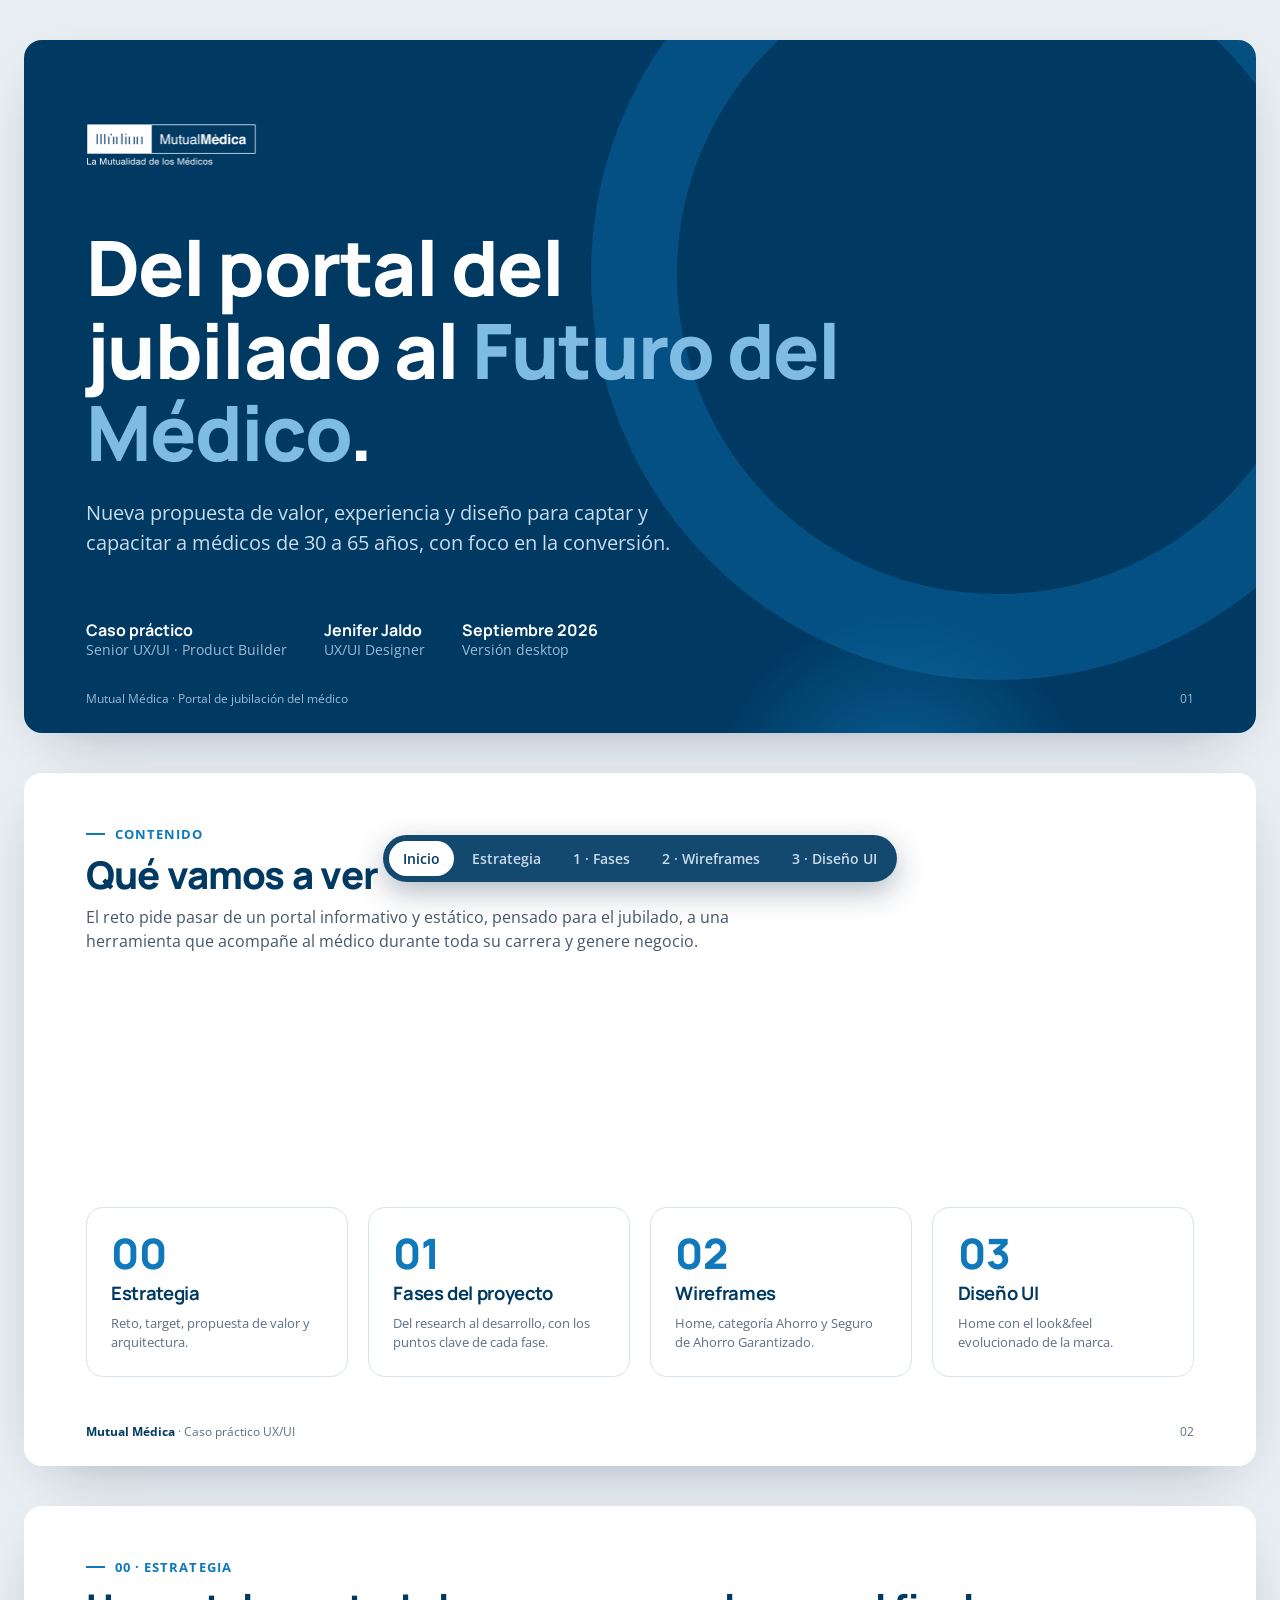
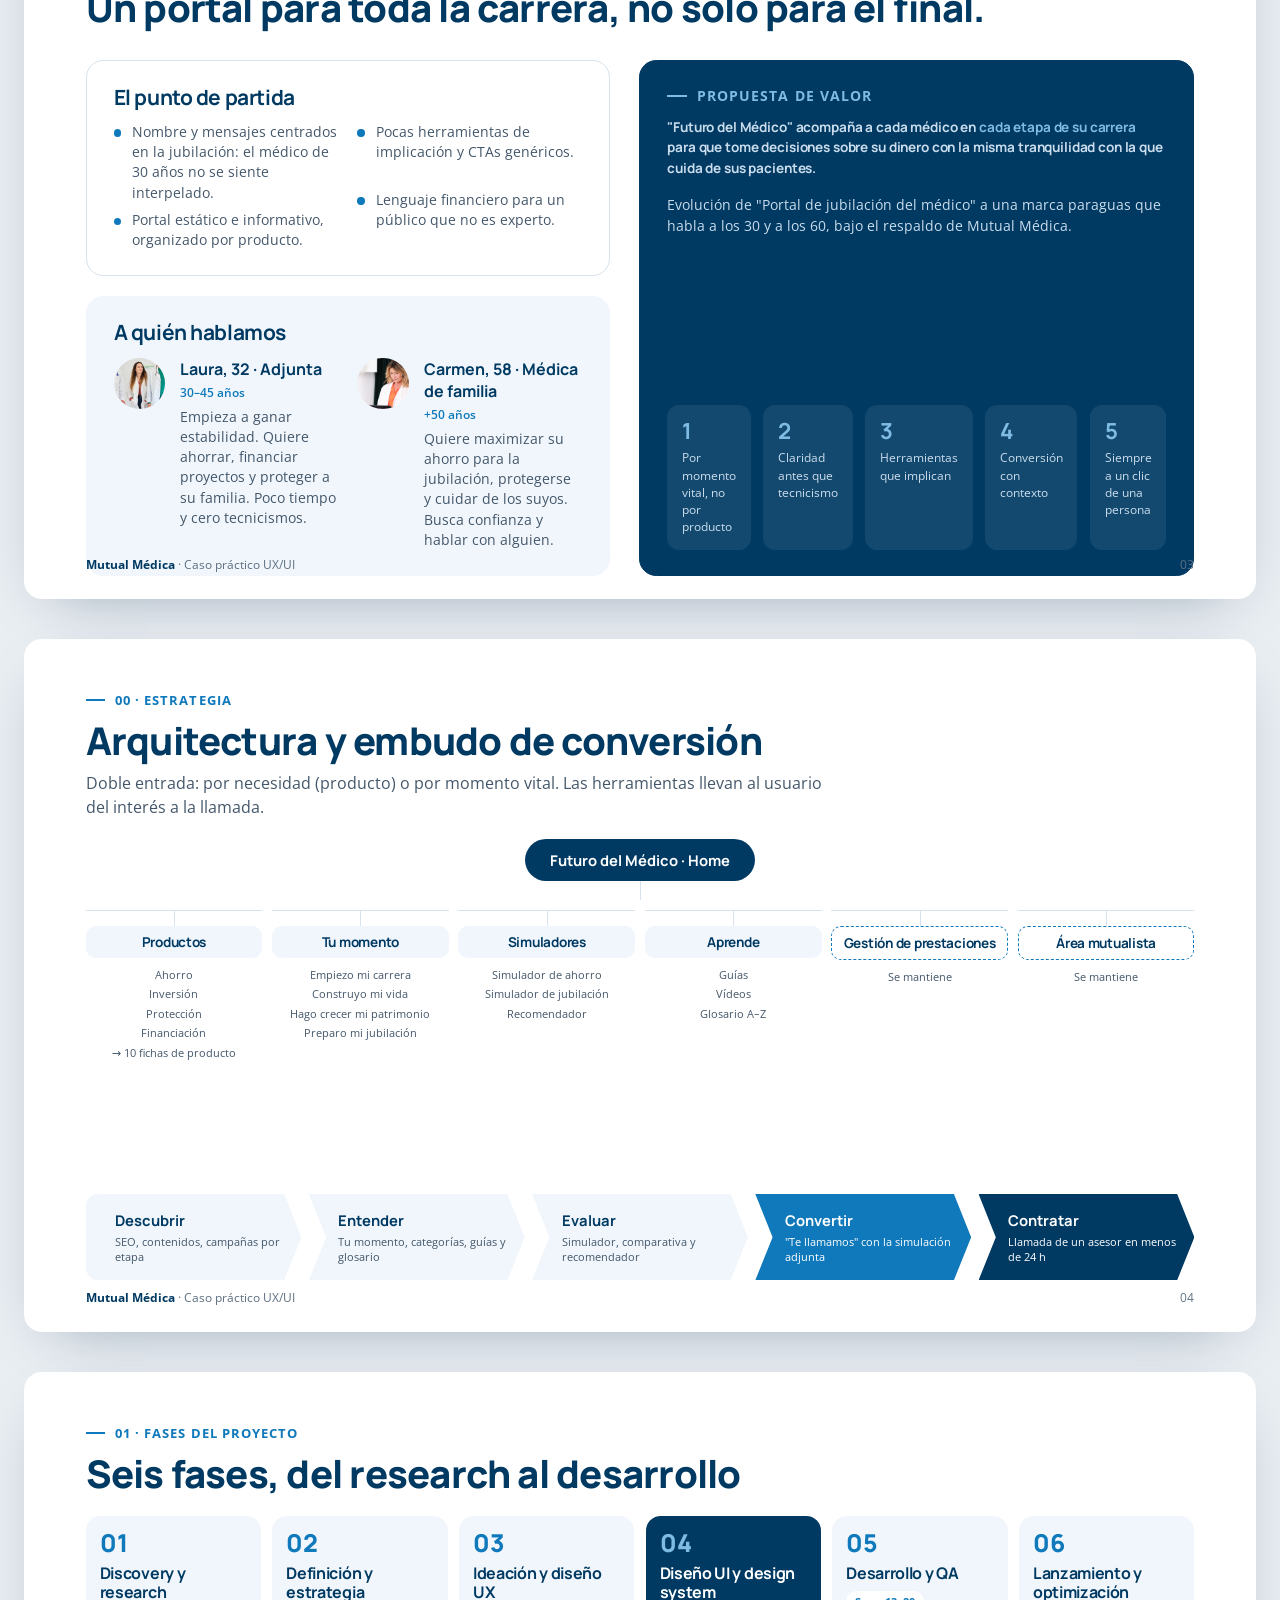
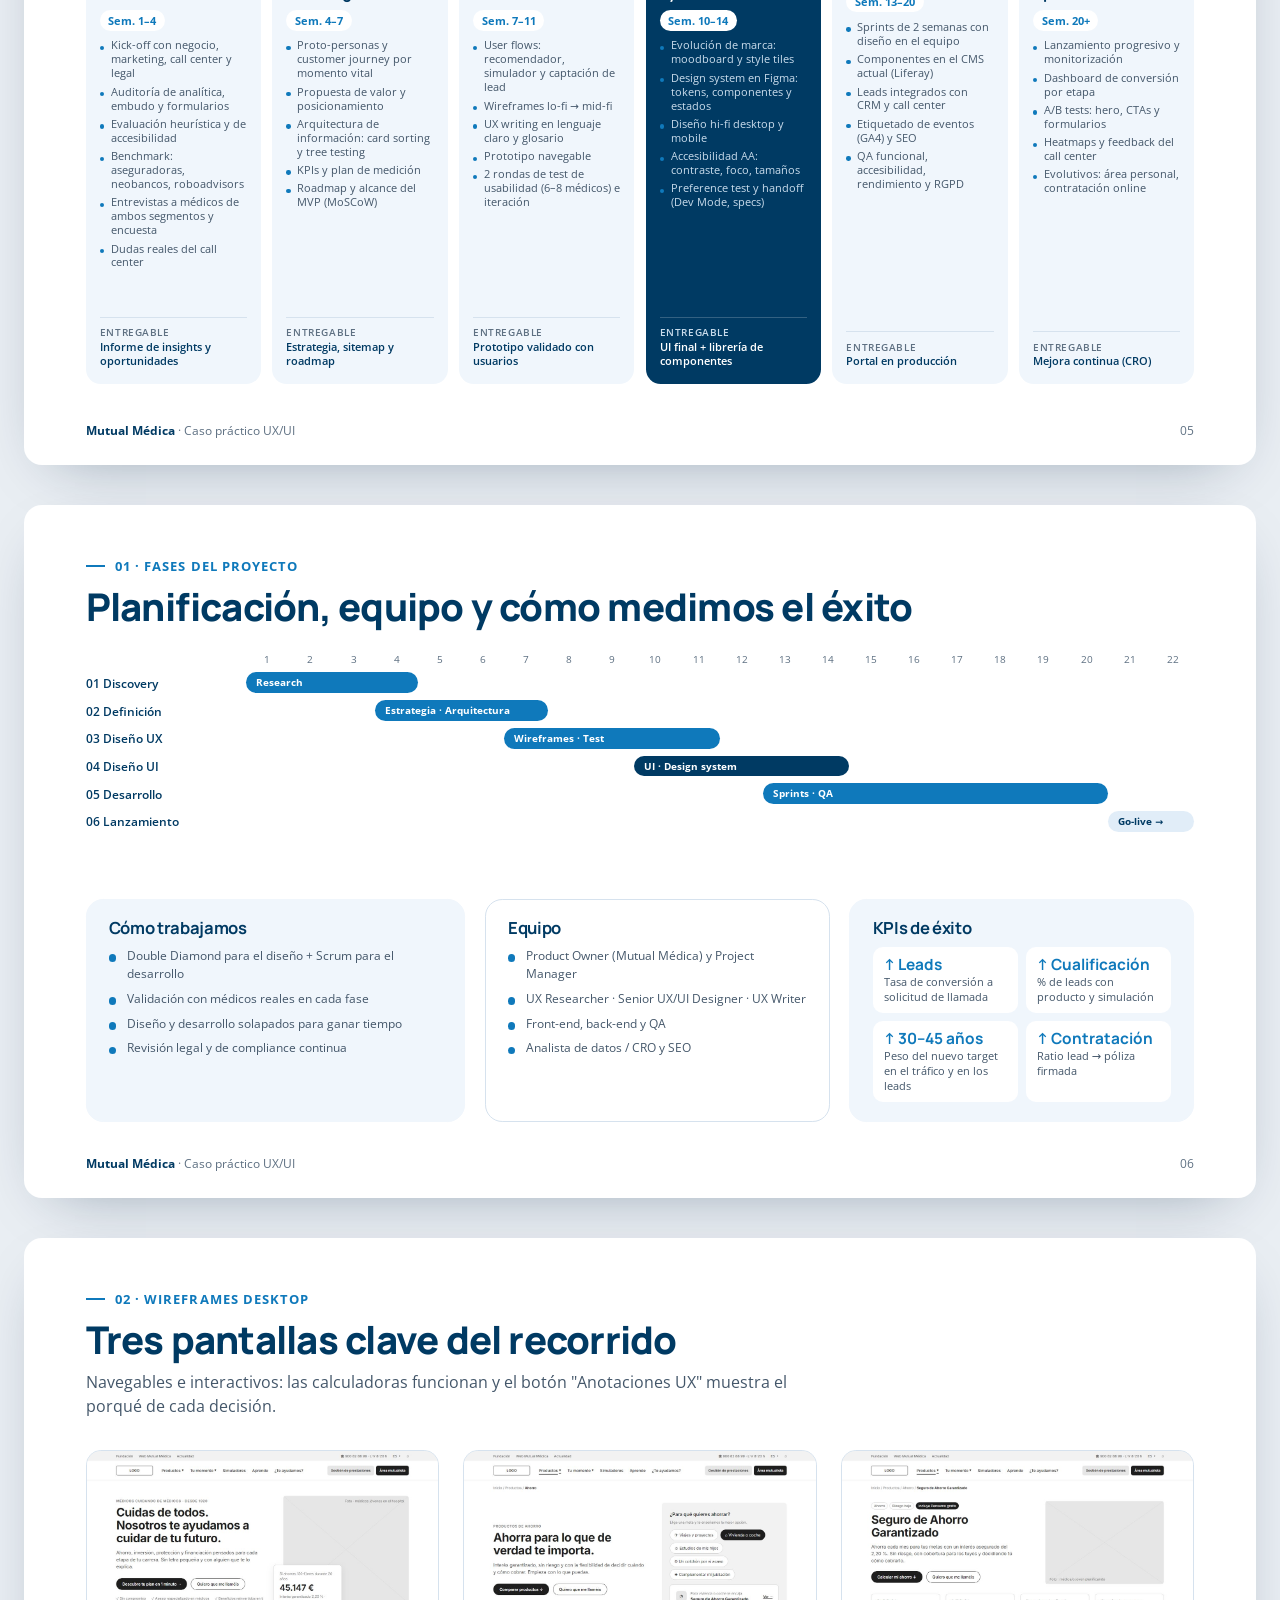
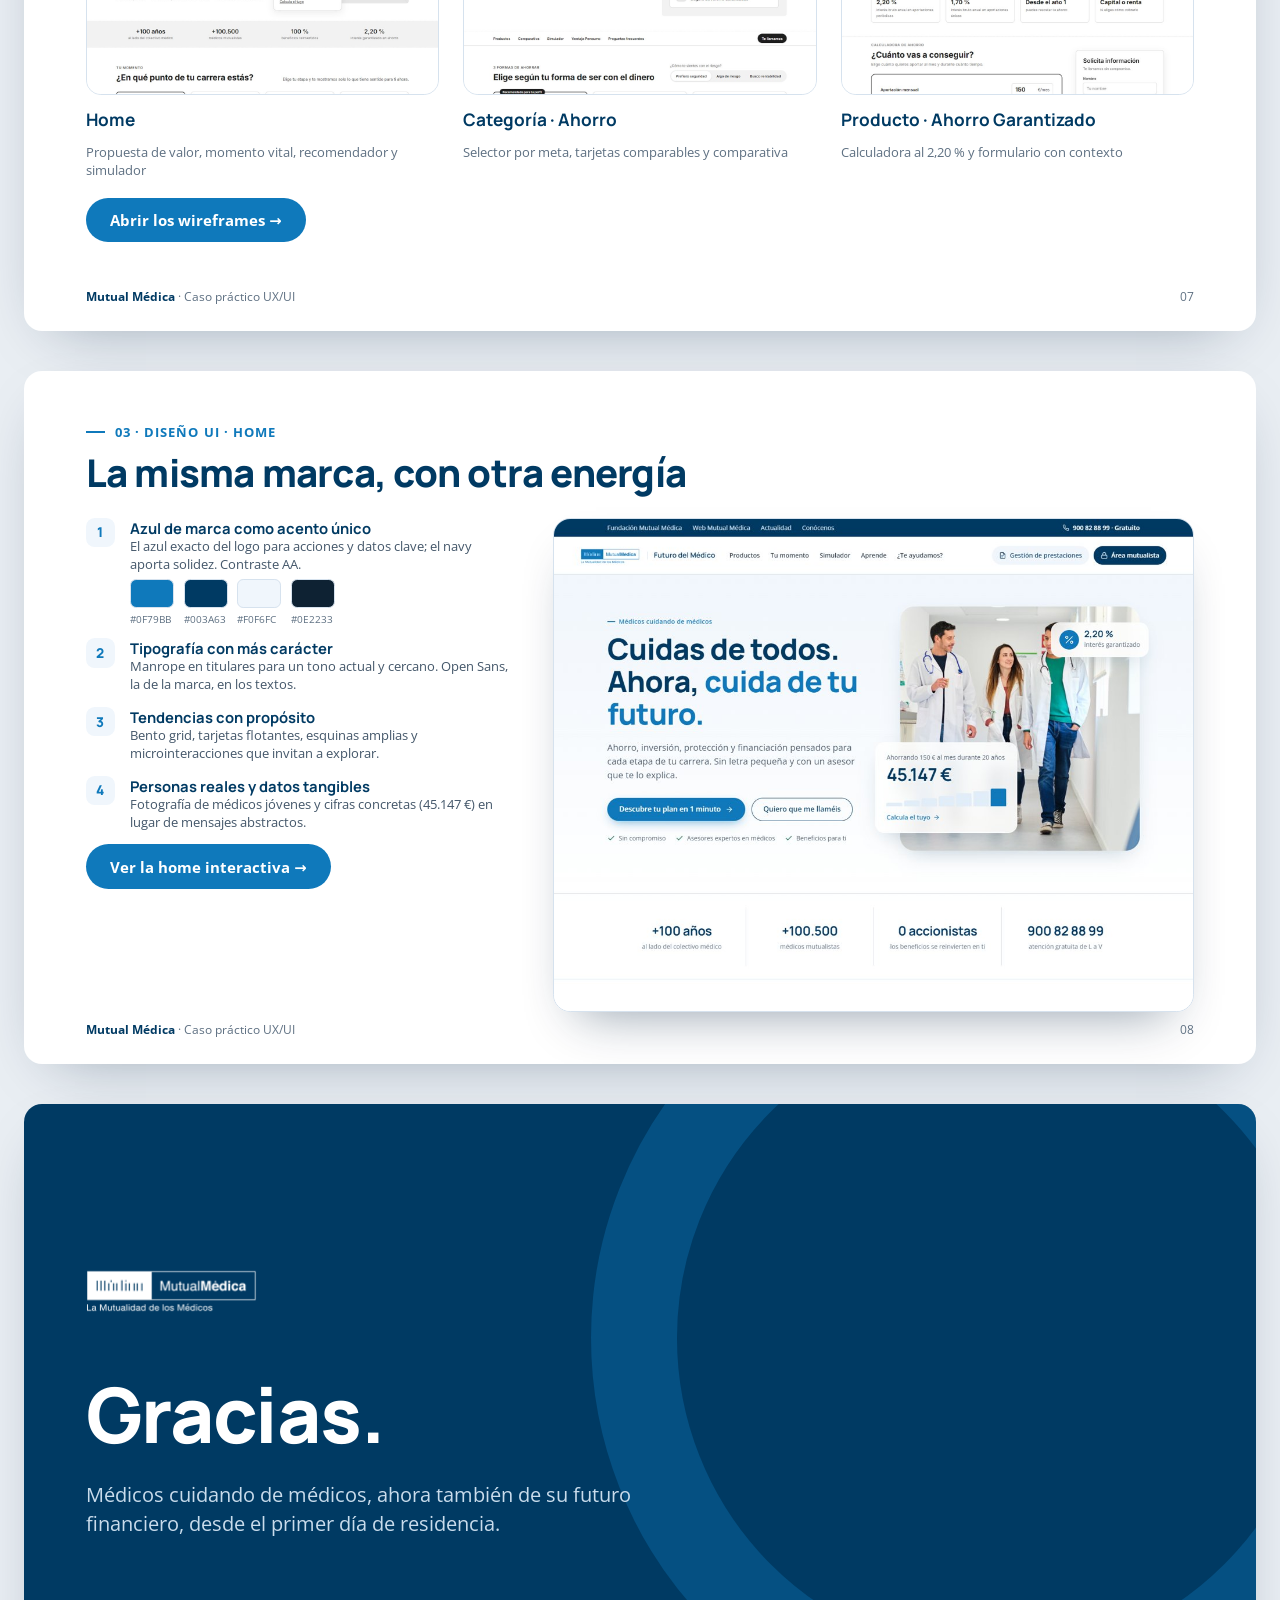
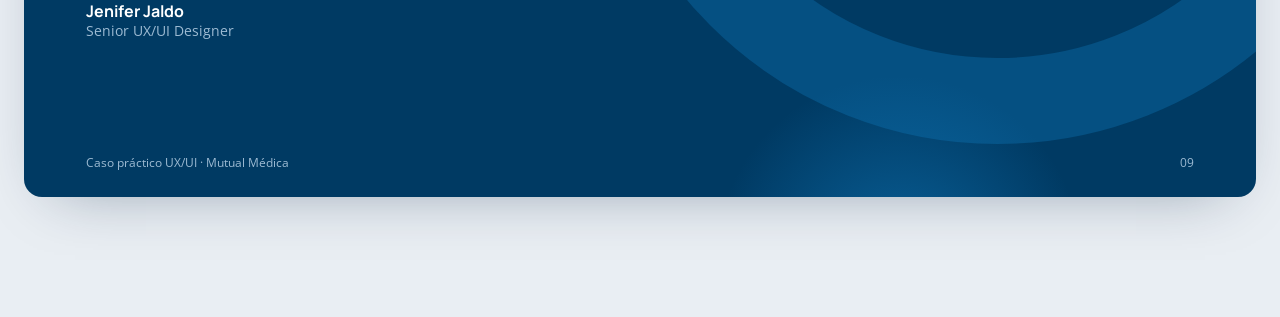
==== index.html @ 7ee533cd "Caso práctico UX/UI Mutual Médica: estrategia, fases, wireframes y UI home" ====
<!DOCTYPE html>
<html lang="es">
<head>
<meta charset="utf-8">
<meta name="viewport" content="width=device-width, initial-scale=1">
<meta name="robots" content="noindex, nofollow">
<title>Caso práctico UX/UI · Mutual Médica · Jenifer Jaldo</title>
<meta name="description" content="Rediseño del portal de jubilación del médico de Mutual Médica: fases, estrategia, wireframes y diseño UI.">
<link rel="preconnect" href="https://fonts.googleapis.com">
<link rel="preconnect" href="https://fonts.gstatic.com" crossorigin>
<link href="https://fonts.googleapis.com/css2?family=Open+Sans:wght@400;500;600;700&family=Manrope:wght@500;600;700;800&display=swap" rel="stylesheet">
<style>
:root{
  --accent:#0F79BB; --navy:#003A63; --ink:#0E2233; --ink-2:#44576A; --ink-3:#5E7082;
  --sky:#F0F6FC; --sky-2:#E1EDF8; --line:#D6E2EE; --bg:#E9EEF3;
  --head:"Manrope",system-ui,sans-serif; --body:"Open Sans",system-ui,sans-serif;
}
*{box-sizing:border-box;margin:0;padding:0}
html{scroll-behavior:smooth;scroll-snap-type:y proximity}
body{font-family:var(--body);color:var(--ink);background:var(--bg);-webkit-font-smoothing:antialiased}
a{color:inherit;text-decoration:none}

/* navegación de la presentación */
.dock{position:fixed;left:50%;bottom:18px;transform:translateX(-50%);z-index:20;display:flex;gap:4px;padding:6px;border-radius:999px;background:rgba(0,58,99,.92);backdrop-filter:blur(10px);box-shadow:0 10px 30px rgba(0,30,60,.3);font-size:14px}
.dock a{padding:8px 14px;border-radius:999px;color:#C9DCEC;font-weight:600;white-space:nowrap}
.dock a:hover,.dock a.on{background:#fff;color:var(--navy)}

/* diapositiva 16:9 escalable (unidades cqw) */
.deck{display:flex;flex-direction:column;align-items:center;gap:40px;padding:40px 24px 120px}
.slide{width:min(1400px,100%);aspect-ratio:16/9;background:#fff;border-radius:18px;box-shadow:0 20px 60px -30px rgba(0,30,60,.4);container-type:inline-size;position:relative;overflow:hidden;scroll-snap-align:center}
.s{position:absolute;inset:0;padding:4.2cqw 5cqw;display:flex;flex-direction:column}
.s h1,.s h2,.s h3,.s h4{font-family:var(--head);color:var(--navy);letter-spacing:-.02em;line-height:1.08}
.kicker{font-size:1.05cqw;font-weight:700;color:var(--accent);letter-spacing:.08em;text-transform:uppercase;margin-bottom:.9cqw;display:flex;align-items:center;gap:.8cqw}
.kicker::before{content:"";width:1.6cqw;height:.16cqw;background:currentColor}
.s h2{font-size:3.1cqw;font-weight:800}
.sub{font-size:1.3cqw;color:var(--ink-2);margin-top:.8cqw;max-width:60cqw;line-height:1.5}
.foot{position:absolute;left:5cqw;right:5cqw;bottom:2.2cqw;display:flex;justify-content:space-between;font-size:.95cqw;color:var(--ink-3)}
.foot b{color:var(--navy)}

/* portada */
.cover{background:var(--navy);color:#fff}
.cover .s{justify-content:center}
.cover::before{content:"";position:absolute;right:-12cqw;top:-14cqw;width:52cqw;height:52cqw;border-radius:50%;border:7cqw solid rgba(15,121,187,.35)}
.cover::after{content:"";position:absolute;right:14cqw;bottom:-20cqw;width:30cqw;height:30cqw;border-radius:50%;background:radial-gradient(circle,rgba(15,121,187,.6),transparent 70%)}
.cover img{height:4.6cqw;width:auto;align-self:flex-start;margin-bottom:4.5cqw;position:relative}
.cover h1{font-size:6.2cqw;color:#fff;font-weight:800;max-width:62cqw;position:relative}
.cover h1 em{font-style:normal;color:#7FBCE4}
.cover p{font-size:1.6cqw;color:#C9DCEC;margin-top:2cqw;max-width:52cqw;line-height:1.5;position:relative}
.cover .meta{display:flex;gap:3cqw;margin-top:5cqw;font-size:1.1cqw;color:#9DBBD3;position:relative}
.cover .meta b{display:block;color:#fff;font-size:1.3cqw;font-family:var(--head)}
.cover .foot{color:#9DBBD3}

/* índice */
.toc{display:grid;grid-template-columns:repeat(4,1fr);gap:1.6cqw;margin-top:auto;margin-bottom:3cqw}
.toc a{border:1px solid var(--line);border-radius:1.4cqw;padding:2cqw;display:flex;flex-direction:column;gap:.8cqw;transition:border-color .2s,transform .2s}
.toc a:hover{border-color:var(--accent);transform:translateY(-.3cqw)}
.toc .n{font-family:var(--head);font-size:3.4cqw;font-weight:800;color:var(--accent);line-height:1}
.toc h4{font-size:1.5cqw}
.toc p{font-size:1.05cqw;color:var(--ink-3);line-height:1.45}

/* estrategia */
.cols2{display:grid;grid-template-columns:1fr 1fr;gap:2.4cqw;margin-top:2.6cqw;flex:1;min-height:0}
.box{border:1px solid var(--line);border-radius:1.4cqw;padding:2cqw 2.2cqw}
.box.sky{background:var(--sky);border-color:var(--sky)}
.box.navy{background:var(--navy);border-color:var(--navy);color:#fff}
.box.navy h3,.box.navy h4{color:#fff}
.box h3{font-size:1.7cqw;margin-bottom:1.1cqw}
.box h4{font-size:1.25cqw;margin-bottom:.4cqw}
.box p,.box li{font-size:1.1cqw;line-height:1.5;color:var(--ink-2)}
.box.navy p,.box.navy li{color:#C9DCEC}
.box ul{list-style:none;display:grid;gap:.55cqw}
.box li{padding-left:1.5cqw;position:relative}
.box li::before{content:"";position:absolute;left:0;top:.62cqw;width:.6cqw;height:.6cqw;border-radius:50%;background:var(--accent)}
.vs{display:grid;grid-template-columns:1fr 1fr;gap:1.6cqw}
.persona{display:flex;gap:1.2cqw;align-items:flex-start}
.persona .av{width:4.2cqw;height:4.2cqw;border-radius:50%;background-size:cover;background-position:center;flex:none}
.persona b{font-family:var(--head);color:var(--navy);font-size:1.3cqw;display:block}
.persona span{font-size:1cqw;color:var(--accent);font-weight:600}
.vp{font-family:var(--head);font-weight:700;font-size:1.9cqw;line-height:1.3;color:#fff;letter-spacing:-.01em}
.vp em{font-style:normal;color:#7FBCE4}
.princ{display:grid;grid-template-columns:repeat(5,1fr);gap:1cqw;margin-top:1.6cqw}
.princ div{background:rgba(255,255,255,.08);border-radius:1cqw;padding:1.2cqw}
.princ b{display:block;font-family:var(--head);font-size:1.8cqw;color:#7FBCE4;line-height:1;margin-bottom:.6cqw}
.princ p{font-size:1cqw!important;line-height:1.4!important}

/* arquitectura */
.tree{display:grid;grid-template-columns:repeat(6,1fr);gap:.8cqw;position:relative;margin-top:1.6cqw}
.tree .root{grid-column:1/-1;justify-self:center;background:var(--navy);color:#fff;font-family:var(--head);font-weight:700;font-size:1.2cqw;padding:.9cqw 2cqw;border-radius:999px;margin-bottom:1.6cqw;position:relative}
.tree .root::after{content:"";position:absolute;left:50%;top:100%;height:1.6cqw;width:1px;background:var(--line)}
.node{border-top:1px solid var(--line);padding-top:1.2cqw;position:relative}
.node::before{content:"";position:absolute;left:50%;top:0;height:1.2cqw;width:1px;background:var(--line)}
.node h4{font-size:1.1cqw;text-align:center;background:var(--sky);border-radius:.8cqw;padding:.7cqw .4cqw;margin-bottom:.7cqw;color:var(--navy)}
.node.keep h4{background:#fff;border:1.5px dashed var(--accent)}
.node ul{list-style:none;display:grid;gap:.35cqw}
.node li{font-size:.92cqw;color:var(--ink-2);text-align:center;line-height:1.35}
.funnel{display:grid;grid-template-columns:repeat(5,1fr);gap:.6cqw;margin-top:auto}
.funnel div{background:var(--sky);padding:1.3cqw 1.2cqw;position:relative;clip-path:polygon(0 0,92% 0,100% 50%,92% 100%,0 100%,8% 50%)}
.funnel div:first-child{clip-path:polygon(0 0,92% 0,100% 50%,92% 100%,0 100%);border-radius:1cqw 0 0 1cqw}
.funnel div:nth-child(4){background:var(--accent)}
.funnel div:nth-child(5){background:var(--navy)}
.funnel div:nth-child(n+4) b,.funnel div:nth-child(n+4) p{color:#fff}
.funnel b{font-family:var(--head);font-size:1.2cqw;color:var(--navy);display:block;padding-left:1.2cqw}
.funnel p{font-size:.92cqw;color:var(--ink-2);padding-left:1.2cqw;line-height:1.35;margin-top:.3cqw}

/* fases */
.phases{display:grid;grid-template-columns:repeat(6,1fr);gap:.9cqw;margin-top:1.8cqw;margin-bottom:2.4cqw;flex:1;min-height:0}
.ph{border-radius:1.2cqw;padding:1.2cqw 1.15cqw;background:var(--sky);display:flex;flex-direction:column;gap:.7cqw;position:relative}
.ph .num{font-family:var(--head);font-weight:800;font-size:2cqw;color:var(--accent);line-height:1}
.ph h4{font-size:1.3cqw;line-height:1.15}
.ph .wk{font-size:.9cqw;font-weight:700;color:var(--accent);background:#fff;border-radius:999px;padding:.25cqw .7cqw;align-self:flex-start}
.ph ul{list-style:none;display:grid;gap:.35cqw}
.ph li{font-size:.86cqw;line-height:1.32;color:var(--ink-2);padding-left:.9cqw;position:relative}
.ph li::before{content:"";position:absolute;left:0;top:.52cqw;width:.35cqw;height:.35cqw;border-radius:50%;background:var(--accent)}
.ph .out{margin-top:auto;font-size:.88cqw;color:var(--navy);font-weight:600;border-top:1px solid var(--line);padding-top:.7cqw;line-height:1.35}
.ph .out span{display:block;font-size:.8cqw;color:var(--ink-3);font-weight:600;text-transform:uppercase;letter-spacing:.06em}
.ph:nth-child(4){background:var(--navy)}
.ph:nth-child(4) h4,.ph:nth-child(4) .out{color:#fff}
.ph:nth-child(4) li,.ph:nth-child(4) .out span{color:#C9DCEC}
.ph:nth-child(4) .num{color:#7FBCE4}
.ph:nth-child(4) .out{border-color:rgba(255,255,255,.2)}
.dd{display:flex;gap:1cqw;align-items:center;margin-top:1.2cqw;font-size:.95cqw;color:var(--ink-3)}
.dd i{flex:1;height:.25cqw;border-radius:1cqw;background:linear-gradient(90deg,var(--accent),var(--navy))}

/* gantt */
.gantt{margin-top:2cqw;display:grid;grid-template-columns:13cqw repeat(22,1fr);row-gap:.55cqw;align-items:center;font-size:.95cqw}
.gantt .h{color:var(--ink-3);font-size:.8cqw;text-align:center}
.gantt .lbl{font-weight:600;color:var(--navy)}
.gantt .bar{height:1.7cqw;border-radius:999px;background:var(--accent);color:#fff;font-size:.78cqw;font-weight:700;display:flex;align-items:center;padding:0 .8cqw;white-space:nowrap;overflow:hidden}
.gantt .bar.n{background:var(--navy)}.gantt .bar.l{background:var(--sky-2);color:var(--navy)}
.gantt .ms{grid-row:span 1;justify-self:center;width:1.1cqw;height:1.1cqw;background:var(--navy);transform:rotate(45deg);border-radius:.15cqw}
.g3{display:grid;grid-template-columns:1.1fr 1fr 1fr;gap:1.6cqw;margin-top:auto;margin-bottom:2cqw}
.g3 .box{padding:1.5cqw 1.8cqw}
.g3 .box h3{font-size:1.35cqw;margin-bottom:.8cqw}
.g3 li,.g3 p{font-size:.98cqw!important}
.kpis{display:grid;grid-template-columns:1fr 1fr;gap:.6cqw}
.kpis div{background:#fff;border-radius:.8cqw;padding:.7cqw .9cqw;font-size:.92cqw;color:var(--ink-2);line-height:1.3}
.kpis b{display:block;font-family:var(--head);color:var(--accent);font-size:1.25cqw}

/* entregables */
.shots{display:grid;grid-template-columns:repeat(3,1fr);gap:2cqw;margin-top:2.6cqw}
.shot{display:flex;flex-direction:column;gap:1cqw;transition:transform .2s}
.shot:hover{transform:translateY(-.4cqw)}
.shot .frame{border-radius:1.2cqw;overflow:hidden;border:1px solid var(--line);aspect-ratio:1440/1000;background:var(--sky)}
.shot .frame img{width:100%;height:100%;object-fit:cover;object-position:top}
.shot b{font-family:var(--head);font-size:1.4cqw;color:var(--navy)}
.shot span{font-size:1.05cqw;color:var(--ink-3)}
.cta{display:inline-flex;align-items:center;gap:.8cqw;background:var(--accent);color:#fff;font-weight:700;font-size:1.2cqw;padding:1cqw 2cqw;border-radius:999px;align-self:flex-start}
.ui-slide{display:grid;grid-template-columns:.8fr 1.2fr;gap:3.2cqw;flex:1;min-height:0;margin-top:2cqw}
.ui-slide .frame{border-radius:1.4cqw;overflow:hidden;box-shadow:0 2cqw 4cqw -2cqw rgba(0,30,60,.45);border:1px solid var(--line)}
.ui-slide .frame img{width:100%;height:100%;object-fit:cover;object-position:top}
.decisions{display:grid;gap:1cqw;align-content:start}
.decisions>div{display:flex;gap:1.2cqw}
.decisions b{font-family:var(--head);color:var(--navy);font-size:1.2cqw;display:block}
.decisions p{font-size:1.02cqw;color:var(--ink-2);line-height:1.45}
.decisions .cta{justify-self:start}
.decisions i{width:2.4cqw;height:2.4cqw;border-radius:.7cqw;background:var(--sky);flex:none;display:grid;place-items:center;color:var(--accent);font-style:normal;font-weight:800;font-family:var(--head);font-size:1.1cqw}
.swatches{display:flex;gap:.8cqw;margin-top:.4cqw}
.swatches span{display:flex;flex-direction:column;gap:.3cqw;font-size:.8cqw;color:var(--ink-3)}
.swatches span::before{content:"";width:3.4cqw;height:2.2cqw;border-radius:.5cqw;background:var(--c);border:1px solid var(--line)}

@media (max-width:700px){.dock{font-size:12px}.dock a{padding:6px 9px}.deck{padding:16px 8px 90px;gap:16px}}
@media print{
  @page{size:1400px 787.5px;margin:0}
  body{background:#fff}.dock{display:none}.deck{padding:0;gap:0}
  .slide{width:1400px;border-radius:0;box-shadow:none;break-after:page}
}
</style>
</head>
<body>

<nav class="dock" aria-label="Secciones">
  <a href="#portada">Inicio</a>
  <a href="#estrategia">Estrategia</a>
  <a href="#fases">1 · Fases</a>
  <a href="#wireframes">2 · Wireframes</a>
  <a href="#ui">3 · Diseño UI</a>
</nav>

<div class="deck">

  <!-- PORTADA -->
  <section class="slide cover" id="portada">
    <div class="s">
      <img src="assets/logo-mutual-medica-blanco.png" alt="Mutual Médica">
      <h1>Del portal del jubilado al <em>Futuro del Médico</em>.</h1>
      <p>Nueva propuesta de valor, experiencia y diseño para captar y capacitar a médicos de 30 a 65 años, con foco en la conversión.</p>
      <div class="meta">
        <div><b>Caso práctico</b>Senior UX/UI · Product Builder</div>
        <div><b>Jenifer Jaldo</b>UX/UI Designer</div>
        <div><b>Septiembre 2026</b>Versión desktop</div>
      </div>
    </div>
    <div class="foot"><span>Mutual Médica · Portal de jubilación del médico</span><span>01</span></div>
  </section>

  <!-- ÍNDICE -->
  <section class="slide">
    <div class="s">
      <p class="kicker">Contenido</p>
      <h2>Qué vamos a ver</h2>
      <p class="sub">El reto pide pasar de un portal informativo y estático, pensado para el jubilado, a una herramienta que acompañe al médico durante toda su carrera y genere negocio.</p>
      <div class="toc">
        <a href="#estrategia"><span class="n">00</span><h4>Estrategia</h4><p>Reto, target, propuesta de valor y arquitectura.</p></a>
        <a href="#fases"><span class="n">01</span><h4>Fases del proyecto</h4><p>Del research al desarrollo, con los puntos clave de cada fase.</p></a>
        <a href="#wireframes"><span class="n">02</span><h4>Wireframes</h4><p>Home, categoría Ahorro y Seguro de Ahorro Garantizado.</p></a>
        <a href="#ui"><span class="n">03</span><h4>Diseño UI</h4><p>Home con el look&amp;feel evolucionado de la marca.</p></a>
      </div>
    </div>
    <div class="foot"><span><b>Mutual Médica</b> · Caso práctico UX/UI</span><span>02</span></div>
  </section>

  <!-- ESTRATEGIA 1 -->
  <section class="slide" id="estrategia">
    <div class="s">
      <p class="kicker">00 · Estrategia</p>
      <h2>Un portal para toda la carrera, no solo para el final.</h2>
      <div class="cols2">
        <div style="display:grid;gap:1.6cqw;align-content:start">
          <div class="box">
            <h3>El punto de partida</h3>
            <div class="vs">
              <ul>
                <li>Nombre y mensajes centrados en la jubilación: el médico de 30 años no se siente interpelado.</li>
                <li>Portal estático e informativo, organizado por producto.</li>
              </ul>
              <ul>
                <li>Pocas herramientas de implicación y CTAs genéricos.</li>
                <li>Lenguaje financiero para un público que no es experto.</li>
              </ul>
            </div>
          </div>
          <div class="box sky">
            <h3>A quién hablamos</h3>
            <div class="vs">
              <div class="persona"><span class="av" style="background-image:url(assets/foto-jovenes.jpg);background-position:47% 22%;background-size:320%"></span><div><b>Laura, 32 · Adjunta</b><span>30–45 años</span><p style="margin-top:.4cqw">Empieza a ganar estabilidad. Quiere ahorrar, financiar proyectos y proteger a su familia. Poco tiempo y cero tecnicismos.</p></div></div>
              <div class="persona"><span class="av" style="background-image:url(assets/foto-senior.jpg);background-position:74% 18%;background-size:320%"></span><div><b>Carmen, 58 · Médica de familia</b><span>+50 años</span><p style="margin-top:.4cqw">Quiere maximizar su ahorro para la jubilación, protegerse y cuidar de los suyos. Busca confianza y hablar con alguien.</p></div></div>
            </div>
          </div>
        </div>
        <div class="box navy" style="display:flex;flex-direction:column">
          <p class="kicker" style="color:#7FBCE4">Propuesta de valor</p>
          <p class="vp">"Futuro del Médico" acompaña a cada médico en <em>cada etapa de su carrera</em> para que tome decisiones sobre su dinero con la misma tranquilidad con la que cuida de sus pacientes.</p>
          <p style="margin-top:1.4cqw">Evolución de "Portal de jubilación del médico" a una marca paraguas que habla a los 30 y a los 60, bajo el respaldo de Mutual Médica.</p>
          <div class="princ" style="margin-top:auto">
            <div><b>1</b><p>Por momento vital, no por producto</p></div>
            <div><b>2</b><p>Claridad antes que tecnicismo</p></div>
            <div><b>3</b><p>Herramientas que implican</p></div>
            <div><b>4</b><p>Conversión con contexto</p></div>
            <div><b>5</b><p>Siempre a un clic de una persona</p></div>
          </div>
        </div>
      </div>
    </div>
    <div class="foot"><span><b>Mutual Médica</b> · Caso práctico UX/UI</span><span>03</span></div>
  </section>

  <!-- ESTRATEGIA 2 -->
  <section class="slide">
    <div class="s">
      <p class="kicker">00 · Estrategia</p>
      <h2>Arquitectura y embudo de conversión</h2>
      <p class="sub">Doble entrada: por necesidad (producto) o por momento vital. Las herramientas llevan al usuario del interés a la llamada.</p>
      <div class="tree">
        <div class="root">Futuro del Médico · Home</div>
        <div class="node"><h4>Productos</h4><ul><li>Ahorro</li><li>Inversión</li><li>Protección</li><li>Financiación</li><li class="muted">→ 10 fichas de producto</li></ul></div>
        <div class="node"><h4>Tu momento</h4><ul><li>Empiezo mi carrera</li><li>Construyo mi vida</li><li>Hago crecer mi patrimonio</li><li>Preparo mi jubilación</li></ul></div>
        <div class="node"><h4>Simuladores</h4><ul><li>Simulador de ahorro</li><li>Simulador de jubilación</li><li>Recomendador</li></ul></div>
        <div class="node"><h4>Aprende</h4><ul><li>Guías</li><li>Vídeos</li><li>Glosario A–Z</li></ul></div>
        <div class="node keep"><h4>Gestión de prestaciones</h4><ul><li>Se mantiene</li></ul></div>
        <div class="node keep"><h4>Área mutualista</h4><ul><li>Se mantiene</li></ul></div>
      </div>
      <div class="funnel">
        <div><b>Descubrir</b><p>SEO, contenidos, campañas por etapa</p></div>
        <div><b>Entender</b><p>Tu momento, categorías, guías y glosario</p></div>
        <div><b>Evaluar</b><p>Simulador, comparativa y recomendador</p></div>
        <div><b>Convertir</b><p>"Te llamamos" con la simulación adjunta</p></div>
        <div><b>Contratar</b><p>Llamada de un asesor en menos de 24 h</p></div>
      </div>
    </div>
    <div class="foot"><span><b>Mutual Médica</b> · Caso práctico UX/UI</span><span>04</span></div>
  </section>

  <!-- FASES 1 -->
  <section class="slide" id="fases">
    <div class="s">
      <p class="kicker">01 · Fases del proyecto</p>
      <h2>Seis fases, del research al desarrollo</h2>
      <div class="phases">
        <div class="ph"><span class="num">01</span><h4>Discovery y research</h4><span class="wk">Sem. 1–4</span>
          <ul><li>Kick-off con negocio, marketing, call center y legal</li><li>Auditoría de analítica, embudo y formularios</li><li>Evaluación heurística y de accesibilidad</li><li>Benchmark: aseguradoras, neobancos, roboadvisors</li><li>Entrevistas a médicos de ambos segmentos y encuesta</li><li>Dudas reales del call center</li></ul>
          <p class="out"><span>Entregable</span>Informe de insights y oportunidades</p></div>
        <div class="ph"><span class="num">02</span><h4>Definición y estrategia</h4><span class="wk">Sem. 4–7</span>
          <ul><li>Proto-personas y customer journey por momento vital</li><li>Propuesta de valor y posicionamiento</li><li>Arquitectura de información: card sorting y tree testing</li><li>KPIs y plan de medición</li><li>Roadmap y alcance del MVP (MoSCoW)</li></ul>
          <p class="out"><span>Entregable</span>Estrategia, sitemap y roadmap</p></div>
        <div class="ph"><span class="num">03</span><h4>Ideación y diseño UX</h4><span class="wk">Sem. 7–11</span>
          <ul><li>User flows: recomendador, simulador y captación de lead</li><li>Wireframes lo-fi → mid-fi</li><li>UX writing en lenguaje claro y glosario</li><li>Prototipo navegable</li><li>2 rondas de test de usabilidad (6–8 médicos) e iteración</li></ul>
          <p class="out"><span>Entregable</span>Prototipo validado con usuarios</p></div>
        <div class="ph"><span class="num">04</span><h4>Diseño UI y design system</h4><span class="wk">Sem. 10–14</span>
          <ul><li>Evolución de marca: moodboard y style tiles</li><li>Design system en Figma: tokens, componentes y estados</li><li>Diseño hi-fi desktop y mobile</li><li>Accesibilidad AA: contraste, foco, tamaños</li><li>Preference test y handoff (Dev Mode, specs)</li></ul>
          <p class="out"><span>Entregable</span>UI final + librería de componentes</p></div>
        <div class="ph"><span class="num">05</span><h4>Desarrollo y QA</h4><span class="wk">Sem. 13–20</span>
          <ul><li>Sprints de 2 semanas con diseño en el equipo</li><li>Componentes en el CMS actual (Liferay)</li><li>Leads integrados con CRM y call center</li><li>Etiquetado de eventos (GA4) y SEO</li><li>QA funcional, accesibilidad, rendimiento y RGPD</li></ul>
          <p class="out"><span>Entregable</span>Portal en producción</p></div>
        <div class="ph"><span class="num">06</span><h4>Lanzamiento y optimización</h4><span class="wk">Sem. 20+</span>
          <ul><li>Lanzamiento progresivo y monitorización</li><li>Dashboard de conversión por etapa</li><li>A/B tests: hero, CTAs y formularios</li><li>Heatmaps y feedback del call center</li><li>Evolutivos: área personal, contratación online</li></ul>
          <p class="out"><span>Entregable</span>Mejora continua (CRO)</p></div>
      </div>
      
    </div>
    <div class="foot"><span><b>Mutual Médica</b> · Caso práctico UX/UI</span><span>05</span></div>
  </section>

  <!-- FASES 2 -->
  <section class="slide">
    <div class="s">
      <p class="kicker">01 · Fases del proyecto</p>
      <h2>Planificación, equipo y cómo medimos el éxito</h2>
      <div class="gantt" aria-label="Cronograma de 22 semanas">
        <span></span>
        <span class="h">1</span><span class="h">2</span><span class="h">3</span><span class="h">4</span><span class="h">5</span><span class="h">6</span><span class="h">7</span><span class="h">8</span><span class="h">9</span><span class="h">10</span><span class="h">11</span><span class="h">12</span><span class="h">13</span><span class="h">14</span><span class="h">15</span><span class="h">16</span><span class="h">17</span><span class="h">18</span><span class="h">19</span><span class="h">20</span><span class="h">21</span><span class="h">22</span>
        <span class="lbl">01 Discovery</span><span class="bar" style="grid-column:2/6">Research</span><span style="grid-column:6/-1"></span>
        <span class="lbl">02 Definición</span><span style="grid-column:2/5"></span><span class="bar" style="grid-column:5/9">Estrategia · Arquitectura</span><span style="grid-column:9/-1"></span>
        <span class="lbl">03 Diseño UX</span><span style="grid-column:2/8"></span><span class="bar" style="grid-column:8/13">Wireframes · Test</span><span style="grid-column:13/-1"></span>
        <span class="lbl">04 Diseño UI</span><span style="grid-column:2/11"></span><span class="bar n" style="grid-column:11/16">UI · Design system</span><span style="grid-column:16/-1"></span>
        <span class="lbl">05 Desarrollo</span><span style="grid-column:2/14"></span><span class="bar" style="grid-column:14/22">Sprints · QA</span><span style="grid-column:22/-1"></span>
        <span class="lbl">06 Lanzamiento</span><span style="grid-column:2/22"></span><span class="bar l" style="grid-column:22/24">Go-live →</span>
      </div>
      <div class="g3">
        <div class="box sky">
          <h3>Cómo trabajamos</h3>
          <ul>
            <li>Double Diamond para el diseño + Scrum para el desarrollo</li>
            <li>Validación con médicos reales en cada fase</li>
            <li>Diseño y desarrollo solapados para ganar tiempo</li>
            <li>Revisión legal y de compliance continua</li>
          </ul>
        </div>
        <div class="box">
          <h3>Equipo</h3>
          <ul>
            <li>Product Owner (Mutual Médica) y Project Manager</li>
            <li>UX Researcher · Senior UX/UI Designer · UX Writer</li>
            <li>Front-end, back-end y QA</li>
            <li>Analista de datos / CRO y SEO</li>
          </ul>
        </div>
        <div class="box sky">
          <h3>KPIs de éxito</h3>
          <div class="kpis">
            <div><b>↑ Leads</b>Tasa de conversión a solicitud de llamada</div>
            <div><b>↑ Cualificación</b>% de leads con producto y simulación</div>
            <div><b>↑ 30–45 años</b>Peso del nuevo target en el tráfico y en los leads</div>
            <div><b>↑ Contratación</b>Ratio lead → póliza firmada</div>
          </div>
        </div>
      </div>
    </div>
    <div class="foot"><span><b>Mutual Médica</b> · Caso práctico UX/UI</span><span>06</span></div>
  </section>

  <!-- WIREFRAMES -->
  <section class="slide" id="wireframes">
    <div class="s">
      <p class="kicker">02 · Wireframes desktop</p>
      <h2>Tres pantallas clave del recorrido</h2>
      <p class="sub">Navegables e interactivos: las calculadoras funcionan y el botón "Anotaciones UX" muestra el porqué de cada decisión.</p>
      <div class="shots">
        <a class="shot" href="wireframes/home.html"><div class="frame"><img src="assets/shots/wf-home.jpg" alt="Wireframe de la home" loading="lazy"></div><b>Home</b><span>Propuesta de valor, momento vital, recomendador y simulador</span></a>
        <a class="shot" href="wireframes/ahorro.html"><div class="frame"><img src="assets/shots/wf-ahorro.jpg" alt="Wireframe de la categoría Ahorro" loading="lazy"></div><b>Categoría · Ahorro</b><span>Selector por meta, tarjetas comparables y comparativa</span></a>
        <a class="shot" href="wireframes/seguro-ahorro-garantizado.html"><div class="frame"><img src="assets/shots/wf-producto.jpg" alt="Wireframe del Seguro de Ahorro Garantizado" loading="lazy"></div><b>Producto · Ahorro Garantizado</b><span>Calculadora al 2,20&nbsp;% y formulario con contexto</span></a>
      </div>
      <a class="cta" href="wireframes/home.html" style="margin-top:auto;margin-bottom:3cqw">Abrir los wireframes →</a>
    </div>
    <div class="foot"><span><b>Mutual Médica</b> · Caso práctico UX/UI</span><span>07</span></div>
  </section>

  <!-- UI -->
  <section class="slide" id="ui">
    <div class="s">
      <p class="kicker">03 · Diseño UI · Home</p>
      <h2>La misma marca, con otra energía</h2>
      <div class="ui-slide">
        <div class="decisions">
          <div><i>1</i><div><b>Azul de marca como acento único</b><p>El azul exacto del logo para acciones y datos clave; el navy aporta solidez. Contraste AA.</p><div class="swatches"><span style="--c:#0F79BB">#0F79BB</span><span style="--c:#003A63">#003A63</span><span style="--c:#F0F6FC">#F0F6FC</span><span style="--c:#0E2233">#0E2233</span></div></div></div>
          <div><i>2</i><div><b>Tipografía con más carácter</b><p>Manrope en titulares para un tono actual y cercano. Open Sans, la de la marca, en los textos.</p></div></div>
          <div><i>3</i><div><b>Tendencias con propósito</b><p>Bento grid, tarjetas flotantes, esquinas amplias y microinteracciones que invitan a explorar.</p></div></div>
          <div><i>4</i><div><b>Personas reales y datos tangibles</b><p>Fotografía de médicos jóvenes y cifras concretas (45.147&nbsp;€) en lugar de mensajes abstractos.</p></div></div>
          <a class="cta" href="ui/home.html">Ver la home interactiva →</a>
        </div>
        <a class="frame" href="ui/home.html"><img src="assets/shots/ui-home.jpg" alt="Diseño UI de la home" loading="lazy"></a>
      </div>
    </div>
    <div class="foot"><span><b>Mutual Médica</b> · Caso práctico UX/UI</span><span>08</span></div>
  </section>

  <!-- CIERRE -->
  <section class="slide cover">
    <div class="s">
      <img src="assets/logo-mutual-medica-blanco.png" alt="Mutual Médica">
      <h1>Gracias.</h1>
      <p>Médicos cuidando de médicos, ahora también de su futuro financiero, desde el primer día de residencia.</p>
      <div class="meta">
        <div><b>Jenifer Jaldo</b>Senior UX/UI Designer</div>
      </div>
    </div>
    <div class="foot"><span>Caso práctico UX/UI · Mutual Médica</span><span>09</span></div>
  </section>
</div>

<script>
// Resalta la sección activa en el dock
const links=[...document.querySelectorAll('.dock a')];
const io=new IntersectionObserver(es=>es.forEach(e=>{if(e.isIntersecting){links.forEach(l=>l.classList.toggle('on',l.getAttribute('href')==='#'+e.target.id))}}),{threshold:.55});
document.querySelectorAll('.slide[id]').forEach(s=>io.observe(s));
</script>
</body>
</html>
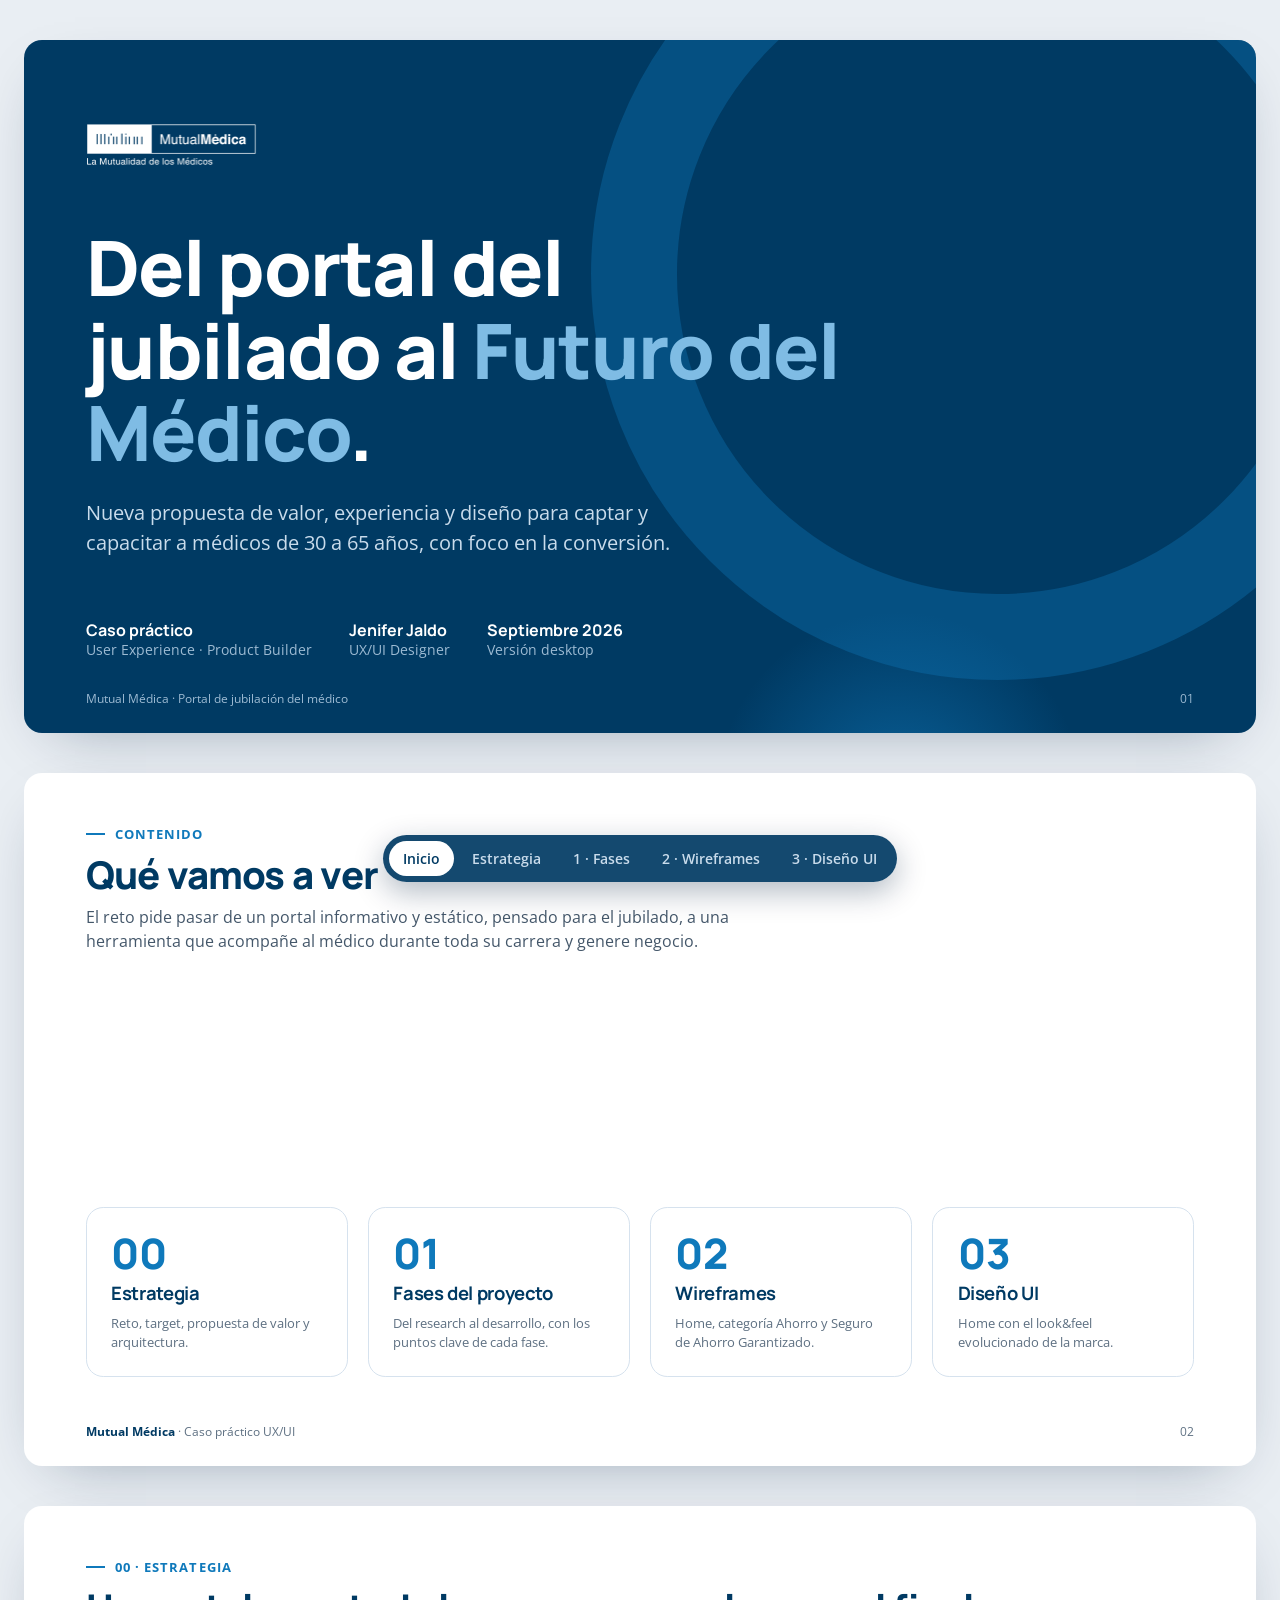
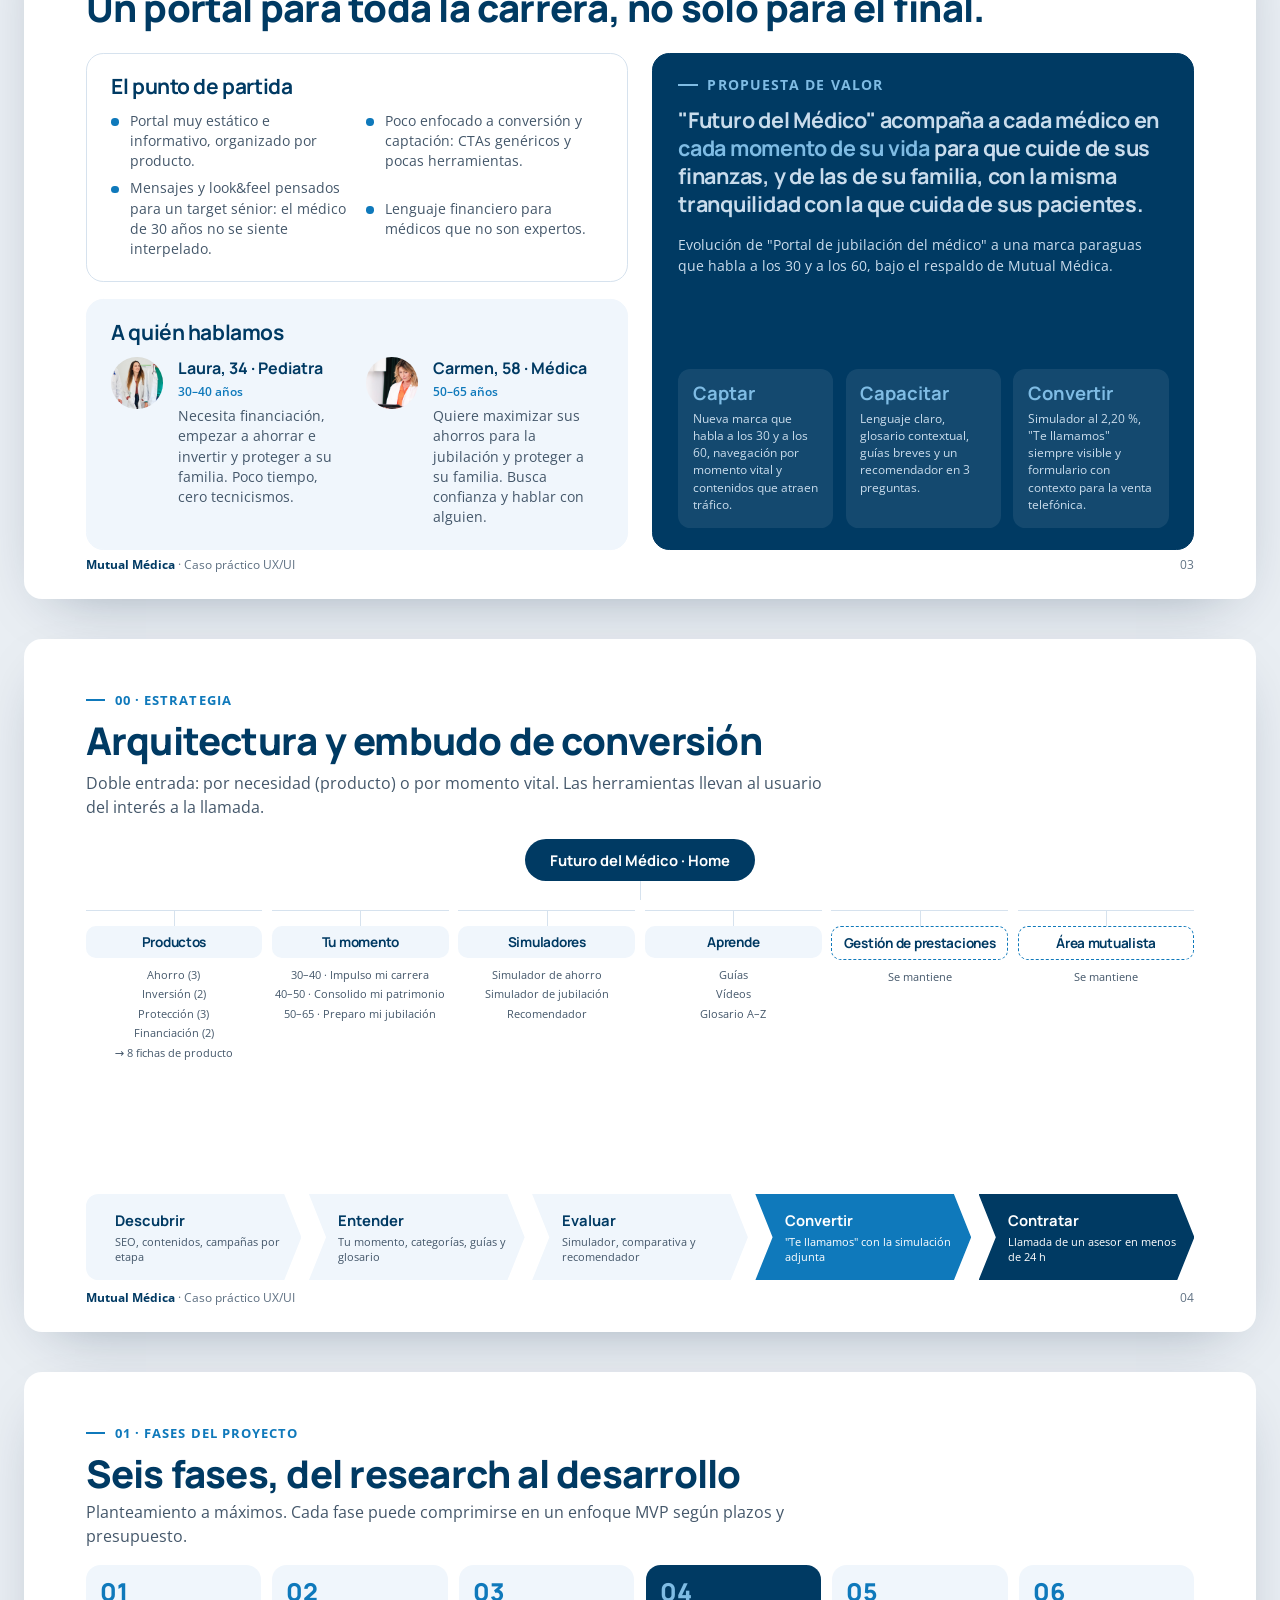
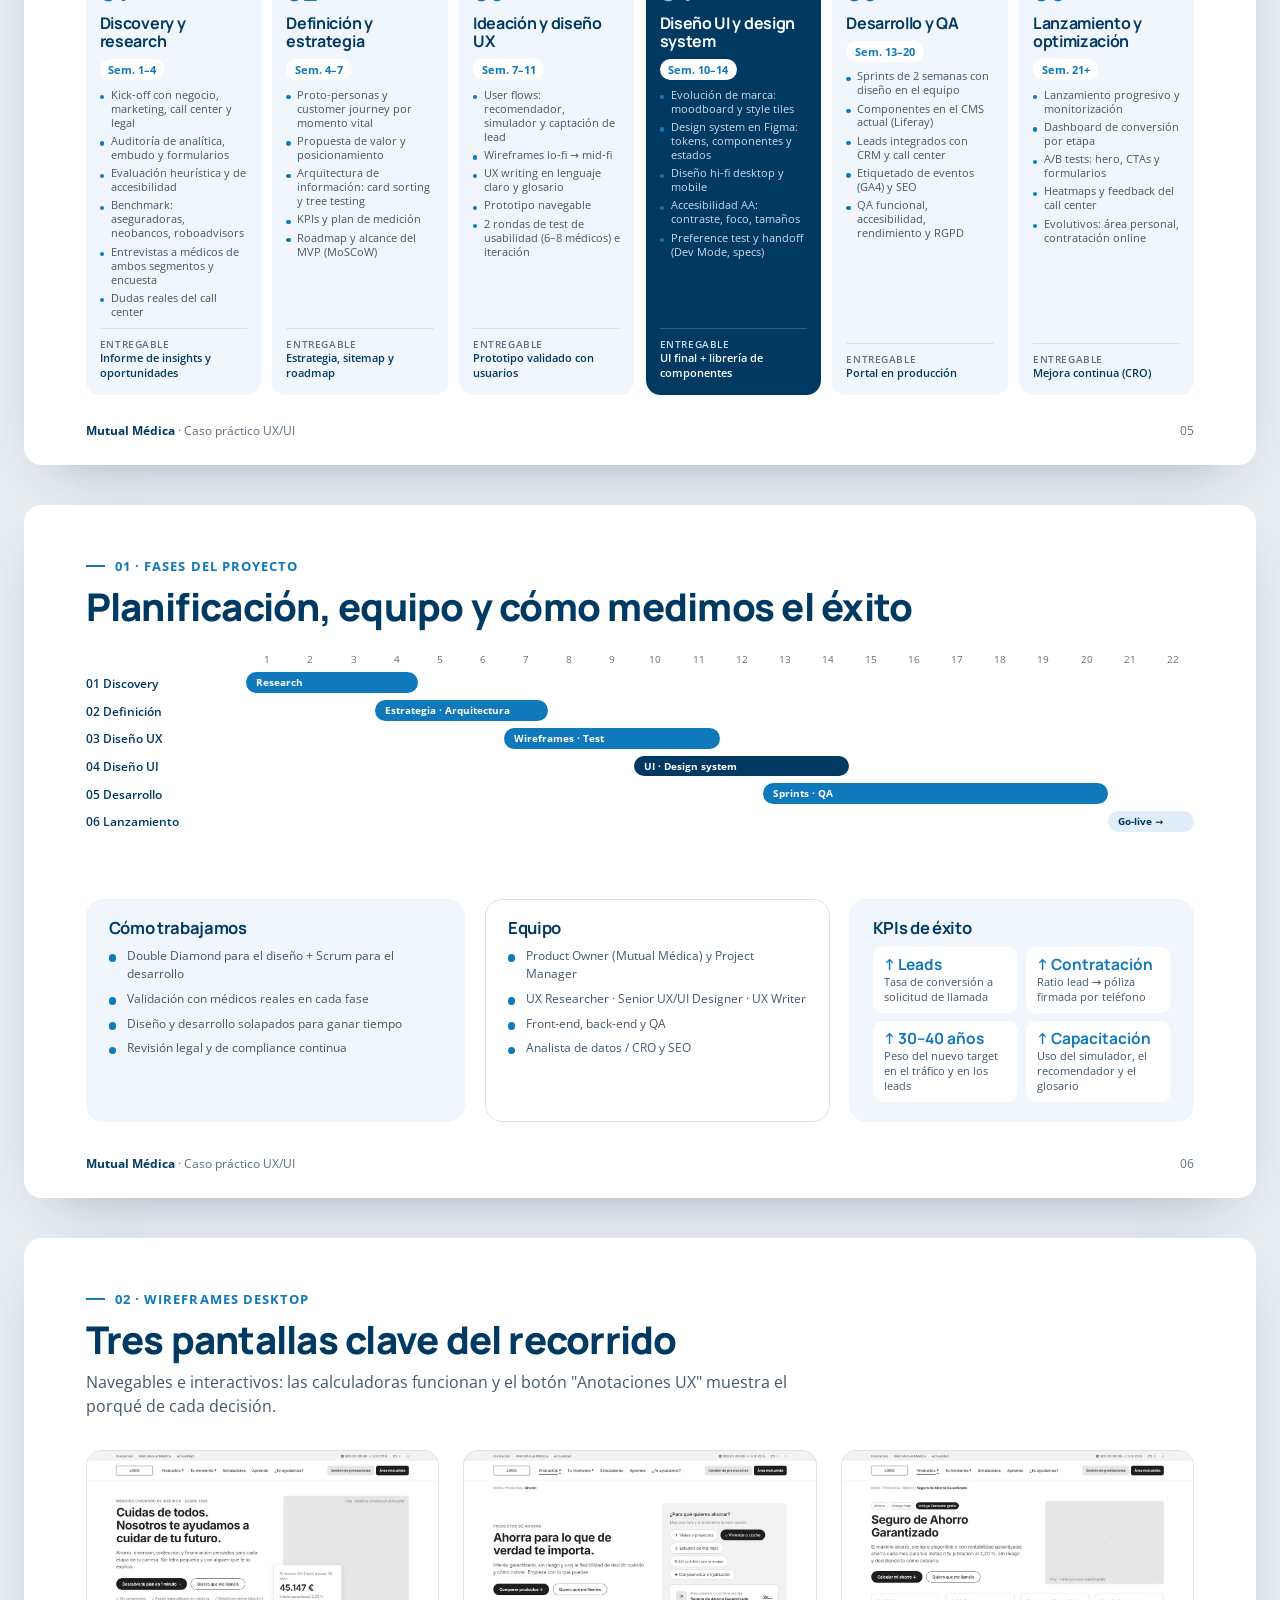
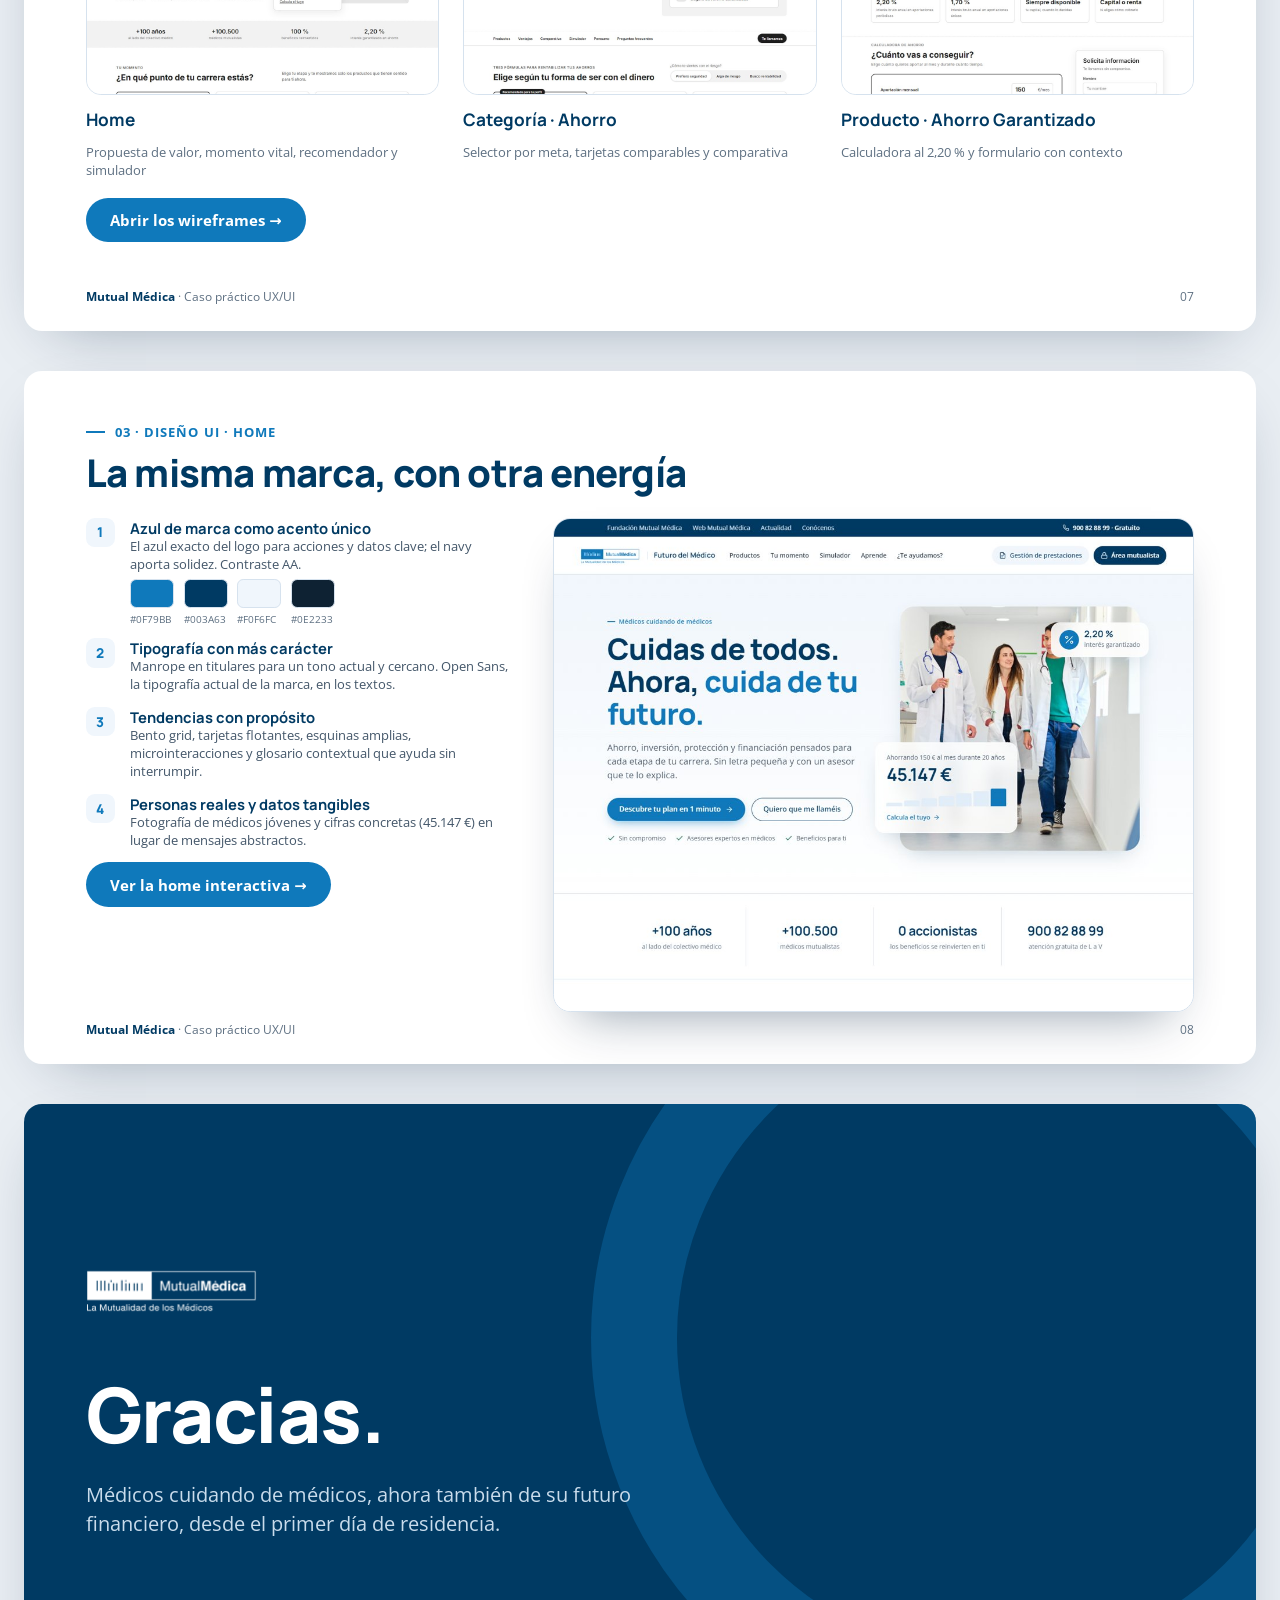
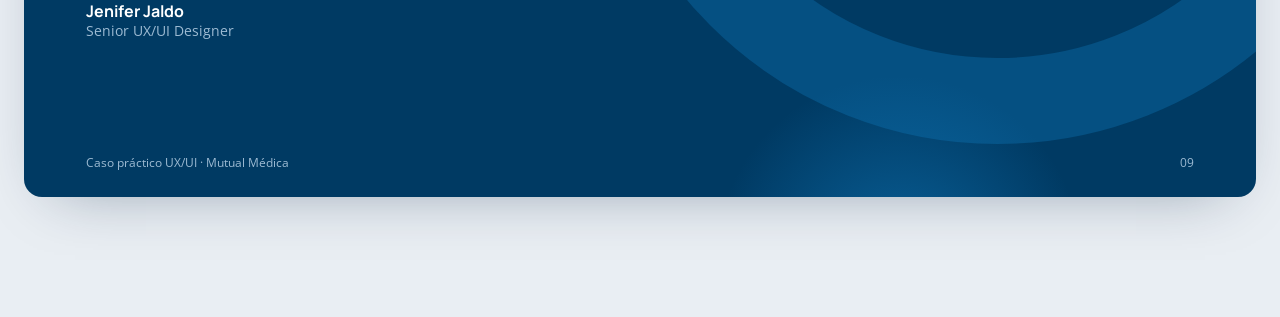
==== commit 83b8c07b: "Revisión completa frente al brief: segmentos 30-40/40-50/50-65, datos de ahorro del portal actual, o" ====
--- a/index.html
+++ b/index.html
@@ -59,8 +59,8 @@
 .toc p{font-size:1.05cqw;color:var(--ink-3);line-height:1.45}
 
 /* estrategia */
-.cols2{display:grid;grid-template-columns:1fr 1fr;gap:2.4cqw;margin-top:2.6cqw;flex:1;min-height:0}
-.box{border:1px solid var(--line);border-radius:1.4cqw;padding:2cqw 2.2cqw}
+.cols2{display:grid;grid-template-columns:1fr 1fr;gap:2cqw;margin-top:2cqw;margin-bottom:3.2cqw;flex:1;min-height:0}
+.box{border:1px solid var(--line);border-radius:1.4cqw;padding:1.7cqw 2cqw}
 .box.sky{background:var(--sky);border-color:var(--sky)}
 .box.navy{background:var(--navy);border-color:var(--navy);color:#fff}
 .box.navy h3,.box.navy h4{color:#fff}
@@ -76,11 +76,11 @@
 .persona .av{width:4.2cqw;height:4.2cqw;border-radius:50%;background-size:cover;background-position:center;flex:none}
 .persona b{font-family:var(--head);color:var(--navy);font-size:1.3cqw;display:block}
 .persona span{font-size:1cqw;color:var(--accent);font-weight:600}
-.vp{font-family:var(--head);font-weight:700;font-size:1.9cqw;line-height:1.3;color:#fff;letter-spacing:-.01em}
+.box .vp{font-family:var(--head);font-weight:700;font-size:1.75cqw;line-height:1.3;color:#fff;letter-spacing:-.01em}
 .vp em{font-style:normal;color:#7FBCE4}
 .princ{display:grid;grid-template-columns:repeat(5,1fr);gap:1cqw;margin-top:1.6cqw}
 .princ div{background:rgba(255,255,255,.08);border-radius:1cqw;padding:1.2cqw}
-.princ b{display:block;font-family:var(--head);font-size:1.8cqw;color:#7FBCE4;line-height:1;margin-bottom:.6cqw}
+.princ b{display:block;font-family:var(--head);font-size:1.5cqw;color:#7FBCE4;line-height:1;margin-bottom:.6cqw}
 .princ p{font-size:1cqw!important;line-height:1.4!important}
 
 /* arquitectura */
@@ -103,7 +103,7 @@
 .funnel p{font-size:.92cqw;color:var(--ink-2);padding-left:1.2cqw;line-height:1.35;margin-top:.3cqw}
 
 /* fases */
-.phases{display:grid;grid-template-columns:repeat(6,1fr);gap:.9cqw;margin-top:1.8cqw;margin-bottom:2.4cqw;flex:1;min-height:0}
+.phases{display:grid;grid-template-columns:repeat(6,1fr);gap:.9cqw;margin-top:1.4cqw;margin-bottom:2.4cqw;flex:1;min-height:0}
 .ph{border-radius:1.2cqw;padding:1.2cqw 1.15cqw;background:var(--sky);display:flex;flex-direction:column;gap:.7cqw;position:relative}
 .ph .num{font-family:var(--head);font-weight:800;font-size:2cqw;color:var(--accent);line-height:1}
 .ph h4{font-size:1.3cqw;line-height:1.15}
@@ -185,7 +185,7 @@
       <h1>Del portal del jubilado al <em>Futuro del Médico</em>.</h1>
       <p>Nueva propuesta de valor, experiencia y diseño para captar y capacitar a médicos de 30 a 65 años, con foco en la conversión.</p>
       <div class="meta">
-        <div><b>Caso práctico</b>Senior UX/UI · Product Builder</div>
+        <div><b>Caso práctico</b>User Experience · Product Builder</div>
         <div><b>Jenifer Jaldo</b>UX/UI Designer</div>
         <div><b>Septiembre 2026</b>Versión desktop</div>
       </div>
@@ -215,38 +215,36 @@
       <p class="kicker">00 · Estrategia</p>
       <h2>Un portal para toda la carrera, no solo para el final.</h2>
       <div class="cols2">
-        <div style="display:grid;gap:1.6cqw;align-content:start">
+        <div style="display:grid;gap:1.4cqw;grid-template-rows:auto 1fr">
           <div class="box">
             <h3>El punto de partida</h3>
             <div class="vs">
               <ul>
-                <li>Nombre y mensajes centrados en la jubilación: el médico de 30 años no se siente interpelado.</li>
-                <li>Portal estático e informativo, organizado por producto.</li>
+                <li>Portal muy estático e informativo, organizado por producto.</li>
+                <li>Mensajes y look&amp;feel pensados para un target sénior: el médico de 30 años no se siente interpelado.</li>
               </ul>
               <ul>
-                <li>Pocas herramientas de implicación y CTAs genéricos.</li>
-                <li>Lenguaje financiero para un público que no es experto.</li>
+                <li>Poco enfocado a conversión y captación: CTAs genéricos y pocas herramientas.</li>
+                <li>Lenguaje financiero para médicos que no son expertos.</li>
               </ul>
             </div>
           </div>
           <div class="box sky">
             <h3>A quién hablamos</h3>
             <div class="vs">
-              <div class="persona"><span class="av" style="background-image:url(assets/foto-jovenes.jpg);background-position:47% 22%;background-size:320%"></span><div><b>Laura, 32 · Adjunta</b><span>30–45 años</span><p style="margin-top:.4cqw">Empieza a ganar estabilidad. Quiere ahorrar, financiar proyectos y proteger a su familia. Poco tiempo y cero tecnicismos.</p></div></div>
-              <div class="persona"><span class="av" style="background-image:url(assets/foto-senior.jpg);background-position:74% 18%;background-size:320%"></span><div><b>Carmen, 58 · Médica de familia</b><span>+50 años</span><p style="margin-top:.4cqw">Quiere maximizar su ahorro para la jubilación, protegerse y cuidar de los suyos. Busca confianza y hablar con alguien.</p></div></div>
+              <div class="persona"><span class="av" style="background-image:url(assets/foto-jovenes.jpg);background-position:47% 22%;background-size:320%"></span><div><b>Laura, 34 · Pediatra</b><span>30–40 años</span><p style="margin-top:.4cqw">Necesita financiación, empezar a ahorrar e invertir y proteger a su familia. Poco tiempo, cero tecnicismos.</p></div></div>
+              <div class="persona"><span class="av" style="background-image:url(assets/foto-senior.jpg);background-position:74% 18%;background-size:320%"></span><div><b>Carmen, 58 · Médica</b><span>50–65 años</span><p style="margin-top:.4cqw">Quiere maximizar sus ahorros para la jubilación y proteger a su familia. Busca confianza y hablar con alguien.</p></div></div>
             </div>
           </div>
         </div>
         <div class="box navy" style="display:flex;flex-direction:column">
           <p class="kicker" style="color:#7FBCE4">Propuesta de valor</p>
-          <p class="vp">"Futuro del Médico" acompaña a cada médico en <em>cada etapa de su carrera</em> para que tome decisiones sobre su dinero con la misma tranquilidad con la que cuida de sus pacientes.</p>
+          <p class="vp">"Futuro del Médico" acompaña a cada médico en <em>cada momento de su vida</em> para que cuide de sus finanzas, y de las de su familia, con la misma tranquilidad con la que cuida de sus pacientes.</p>
           <p style="margin-top:1.4cqw">Evolución de "Portal de jubilación del médico" a una marca paraguas que habla a los 30 y a los 60, bajo el respaldo de Mutual Médica.</p>
-          <div class="princ" style="margin-top:auto">
-            <div><b>1</b><p>Por momento vital, no por producto</p></div>
-            <div><b>2</b><p>Claridad antes que tecnicismo</p></div>
-            <div><b>3</b><p>Herramientas que implican</p></div>
-            <div><b>4</b><p>Conversión con contexto</p></div>
-            <div><b>5</b><p>Siempre a un clic de una persona</p></div>
+          <div class="princ" style="margin-top:auto;grid-template-columns:repeat(3,1fr)">
+            <div><b>Captar</b><p>Nueva marca que habla a los 30 y a los 60, navegación por momento vital y contenidos que atraen tráfico.</p></div>
+            <div><b>Capacitar</b><p>Lenguaje claro, glosario contextual, guías breves y un recomendador en 3 preguntas.</p></div>
+            <div><b>Convertir</b><p>Simulador al 2,20&nbsp;%, "Te llamamos" siempre visible y formulario con contexto para la venta telefónica.</p></div>
           </div>
         </div>
       </div>
@@ -262,8 +260,8 @@
       <p class="sub">Doble entrada: por necesidad (producto) o por momento vital. Las herramientas llevan al usuario del interés a la llamada.</p>
       <div class="tree">
         <div class="root">Futuro del Médico · Home</div>
-        <div class="node"><h4>Productos</h4><ul><li>Ahorro</li><li>Inversión</li><li>Protección</li><li>Financiación</li><li class="muted">→ 10 fichas de producto</li></ul></div>
-        <div class="node"><h4>Tu momento</h4><ul><li>Empiezo mi carrera</li><li>Construyo mi vida</li><li>Hago crecer mi patrimonio</li><li>Preparo mi jubilación</li></ul></div>
+        <div class="node"><h4>Productos</h4><ul><li>Ahorro (3)</li><li>Inversión (2)</li><li>Protección (3)</li><li>Financiación (2)</li><li>→ 8 fichas de producto</li></ul></div>
+        <div class="node"><h4>Tu momento</h4><ul><li>30–40 · Impulso mi carrera</li><li>40–50 · Consolido mi patrimonio</li><li>50–65 · Preparo mi jubilación</li></ul></div>
         <div class="node"><h4>Simuladores</h4><ul><li>Simulador de ahorro</li><li>Simulador de jubilación</li><li>Recomendador</li></ul></div>
         <div class="node"><h4>Aprende</h4><ul><li>Guías</li><li>Vídeos</li><li>Glosario A–Z</li></ul></div>
         <div class="node keep"><h4>Gestión de prestaciones</h4><ul><li>Se mantiene</li></ul></div>
@@ -285,6 +283,7 @@
     <div class="s">
       <p class="kicker">01 · Fases del proyecto</p>
       <h2>Seis fases, del research al desarrollo</h2>
+      <p class="sub" style="margin-top:.5cqw">Planteamiento a máximos. Cada fase puede comprimirse en un enfoque MVP según plazos y presupuesto.</p>
       <div class="phases">
         <div class="ph"><span class="num">01</span><h4>Discovery y research</h4><span class="wk">Sem. 1–4</span>
           <ul><li>Kick-off con negocio, marketing, call center y legal</li><li>Auditoría de analítica, embudo y formularios</li><li>Evaluación heurística y de accesibilidad</li><li>Benchmark: aseguradoras, neobancos, roboadvisors</li><li>Entrevistas a médicos de ambos segmentos y encuesta</li><li>Dudas reales del call center</li></ul>
@@ -301,7 +300,7 @@
         <div class="ph"><span class="num">05</span><h4>Desarrollo y QA</h4><span class="wk">Sem. 13–20</span>
           <ul><li>Sprints de 2 semanas con diseño en el equipo</li><li>Componentes en el CMS actual (Liferay)</li><li>Leads integrados con CRM y call center</li><li>Etiquetado de eventos (GA4) y SEO</li><li>QA funcional, accesibilidad, rendimiento y RGPD</li></ul>
           <p class="out"><span>Entregable</span>Portal en producción</p></div>
-        <div class="ph"><span class="num">06</span><h4>Lanzamiento y optimización</h4><span class="wk">Sem. 20+</span>
+        <div class="ph"><span class="num">06</span><h4>Lanzamiento y optimización</h4><span class="wk">Sem. 21+</span>
           <ul><li>Lanzamiento progresivo y monitorización</li><li>Dashboard de conversión por etapa</li><li>A/B tests: hero, CTAs y formularios</li><li>Heatmaps y feedback del call center</li><li>Evolutivos: área personal, contratación online</li></ul>
           <p class="out"><span>Entregable</span>Mejora continua (CRO)</p></div>
       </div>
@@ -348,9 +347,9 @@
           <h3>KPIs de éxito</h3>
           <div class="kpis">
             <div><b>↑ Leads</b>Tasa de conversión a solicitud de llamada</div>
-            <div><b>↑ Cualificación</b>% de leads con producto y simulación</div>
-            <div><b>↑ 30–45 años</b>Peso del nuevo target en el tráfico y en los leads</div>
-            <div><b>↑ Contratación</b>Ratio lead → póliza firmada</div>
+            <div><b>↑ Contratación</b>Ratio lead → póliza firmada por teléfono</div>
+            <div><b>↑ 30–40 años</b>Peso del nuevo target en el tráfico y en los leads</div>
+            <div><b>↑ Capacitación</b>Uso del simulador, el recomendador y el glosario</div>
           </div>
         </div>
       </div>
@@ -382,8 +381,8 @@
       <div class="ui-slide">
         <div class="decisions">
           <div><i>1</i><div><b>Azul de marca como acento único</b><p>El azul exacto del logo para acciones y datos clave; el navy aporta solidez. Contraste AA.</p><div class="swatches"><span style="--c:#0F79BB">#0F79BB</span><span style="--c:#003A63">#003A63</span><span style="--c:#F0F6FC">#F0F6FC</span><span style="--c:#0E2233">#0E2233</span></div></div></div>
-          <div><i>2</i><div><b>Tipografía con más carácter</b><p>Manrope en titulares para un tono actual y cercano. Open Sans, la de la marca, en los textos.</p></div></div>
-          <div><i>3</i><div><b>Tendencias con propósito</b><p>Bento grid, tarjetas flotantes, esquinas amplias y microinteracciones que invitan a explorar.</p></div></div>
+          <div><i>2</i><div><b>Tipografía con más carácter</b><p>Manrope en titulares para un tono actual y cercano. Open Sans, la tipografía actual de la marca, en los textos.</p></div></div>
+          <div><i>3</i><div><b>Tendencias con propósito</b><p>Bento grid, tarjetas flotantes, esquinas amplias, microinteracciones y glosario contextual que ayuda sin interrumpir.</p></div></div>
           <div><i>4</i><div><b>Personas reales y datos tangibles</b><p>Fotografía de médicos jóvenes y cifras concretas (45.147&nbsp;€) en lugar de mensajes abstractos.</p></div></div>
           <a class="cta" href="ui/home.html">Ver la home interactiva →</a>
         </div>
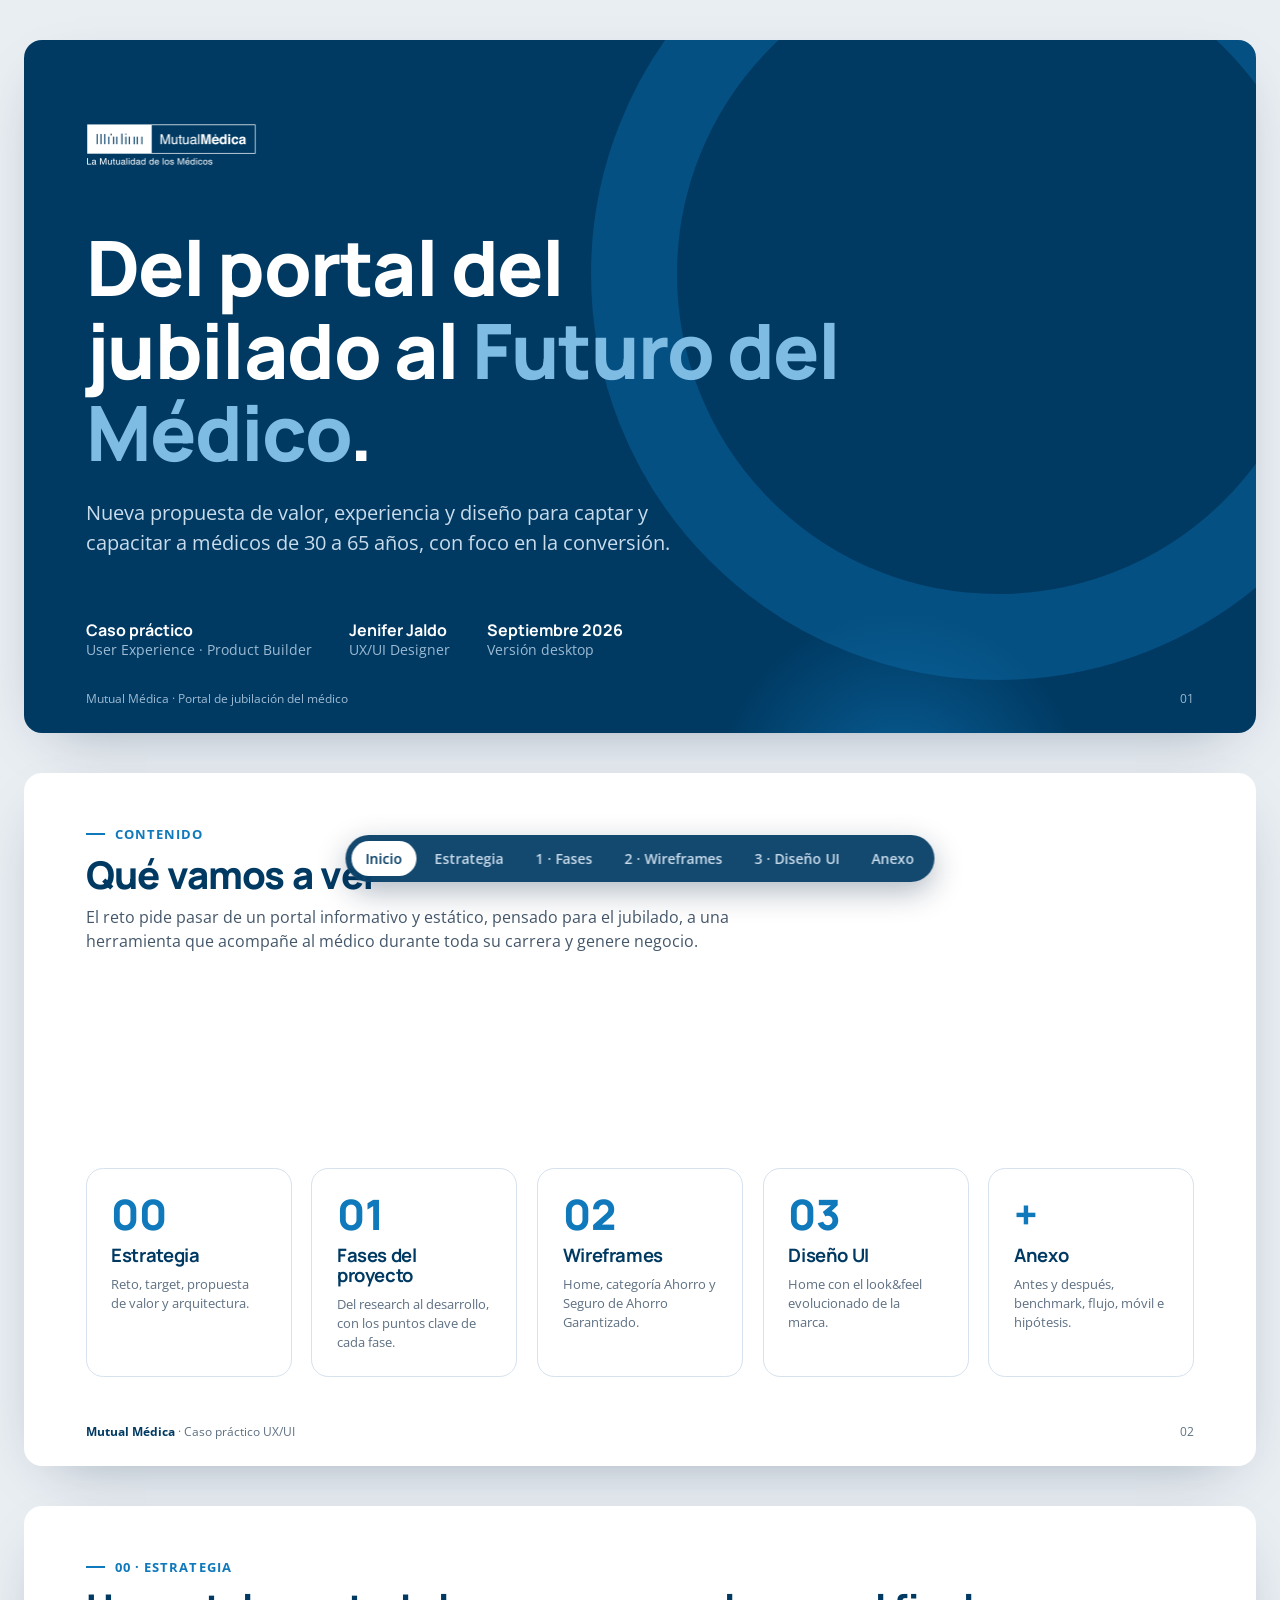
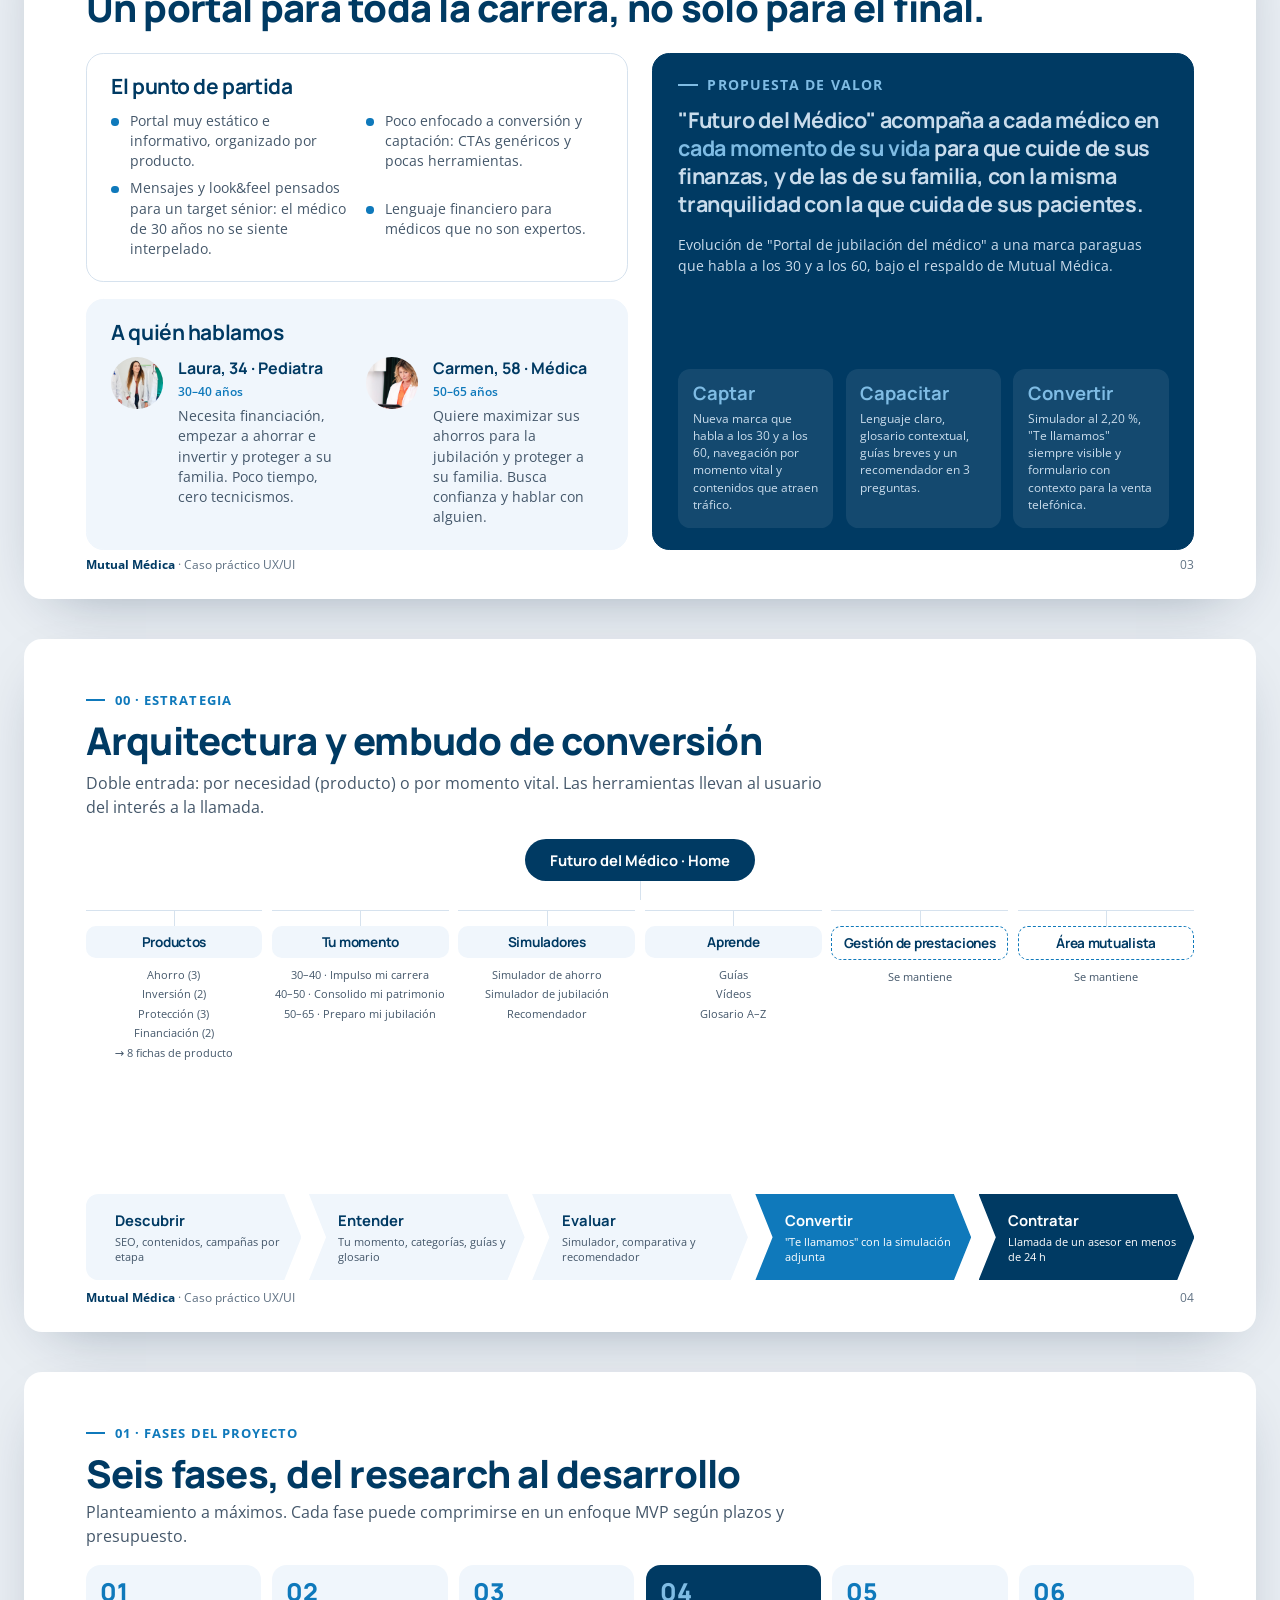
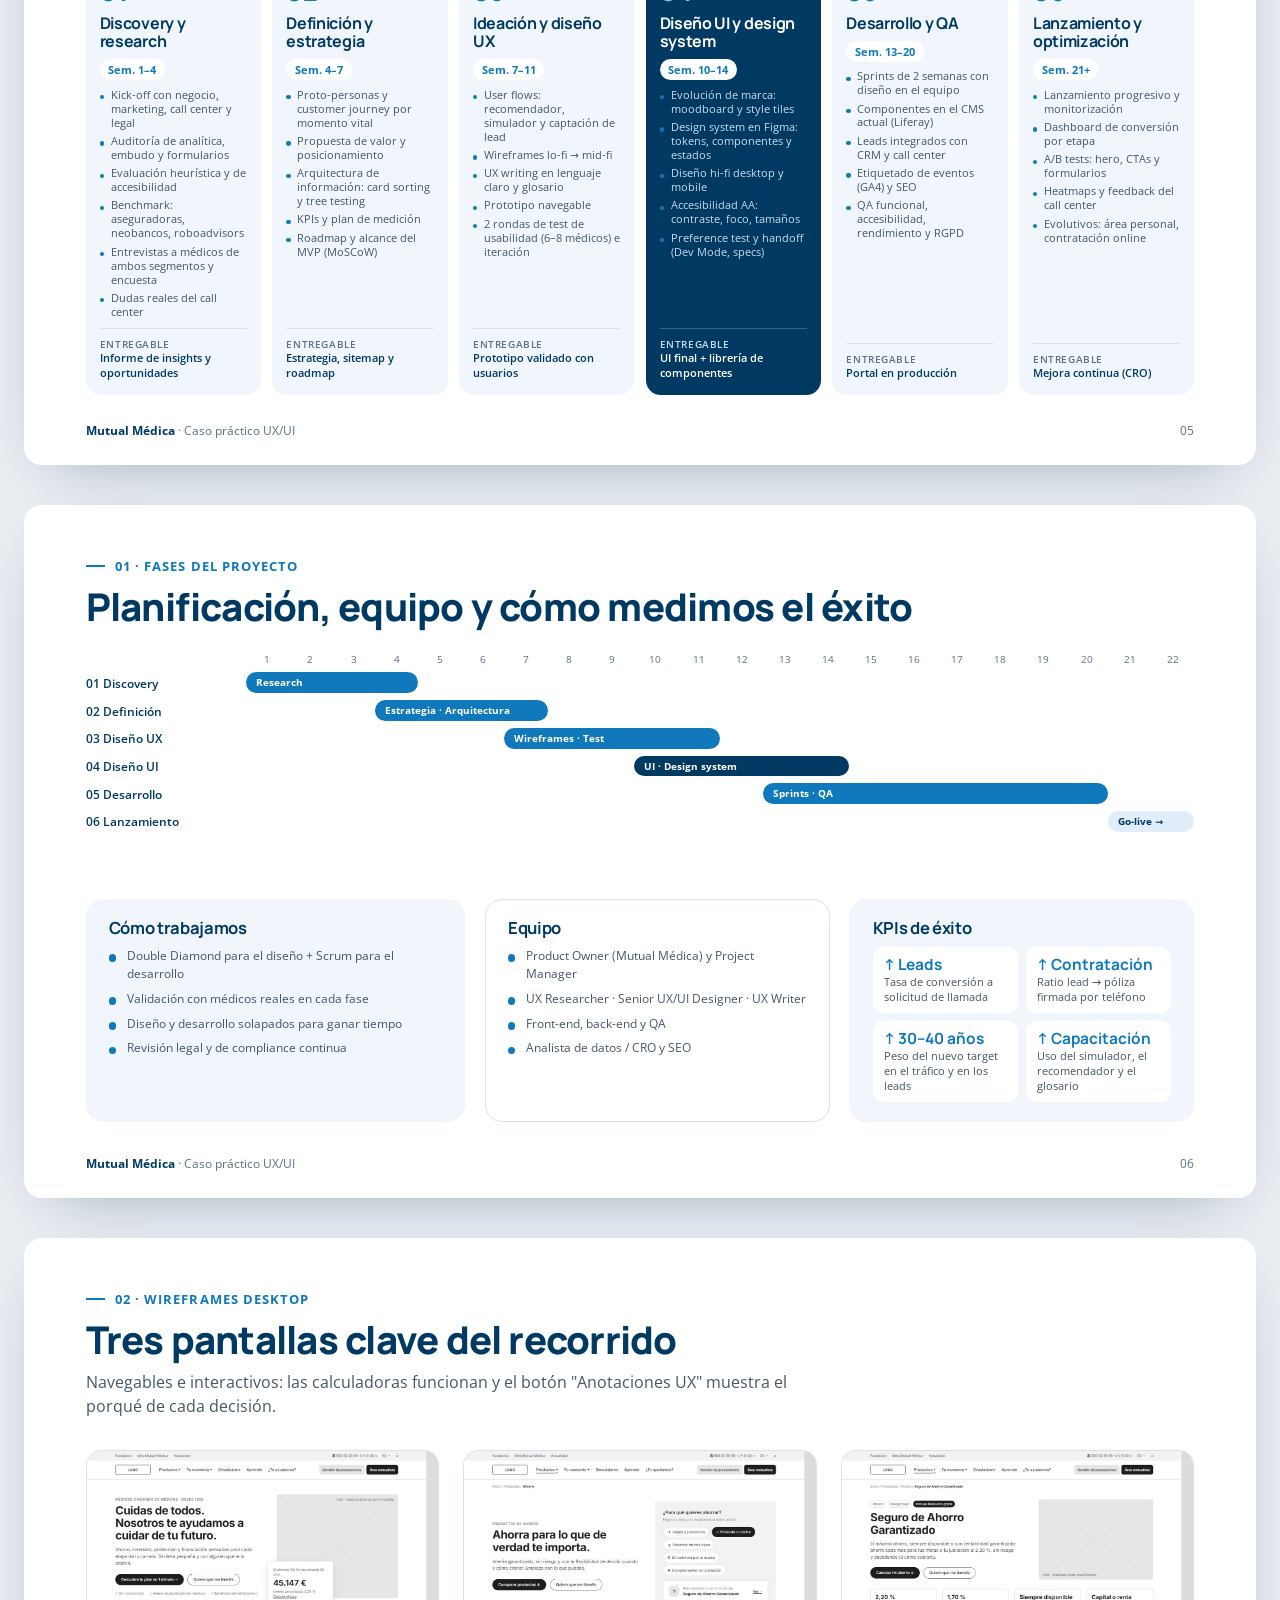
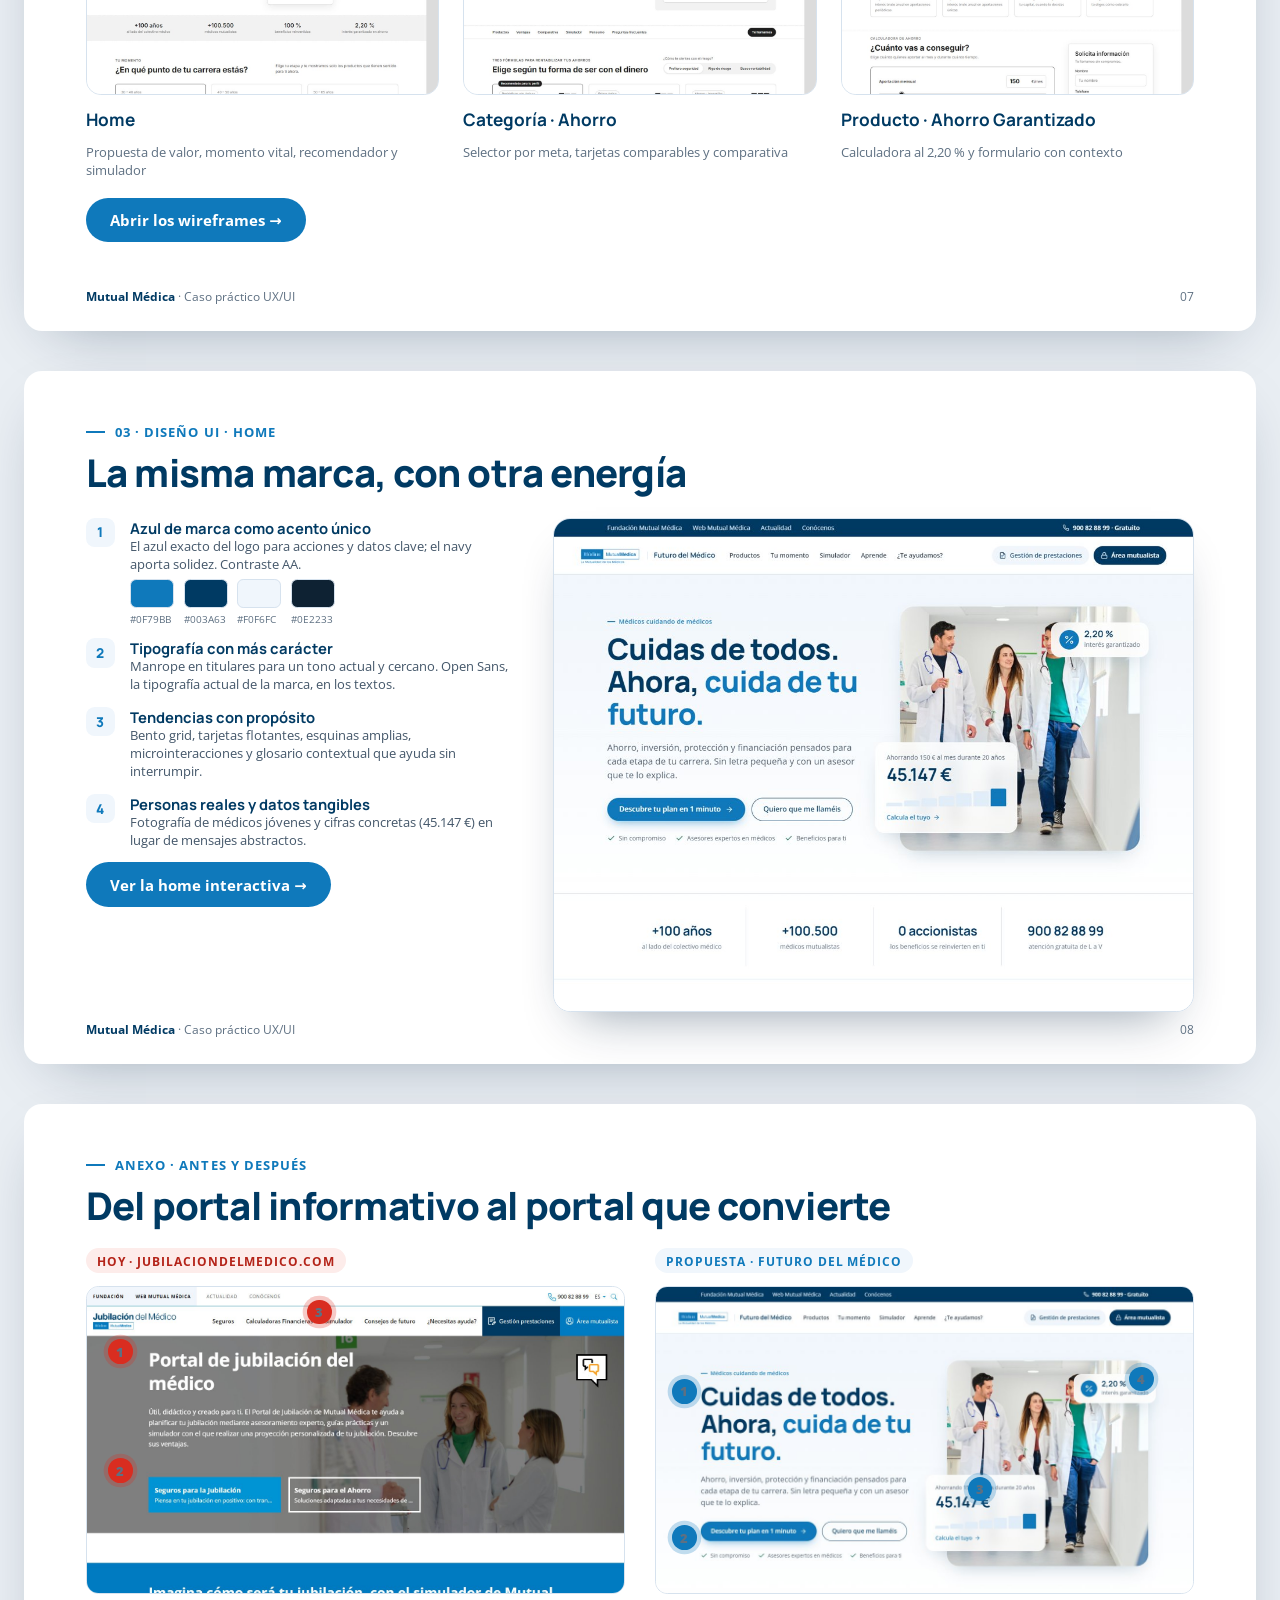
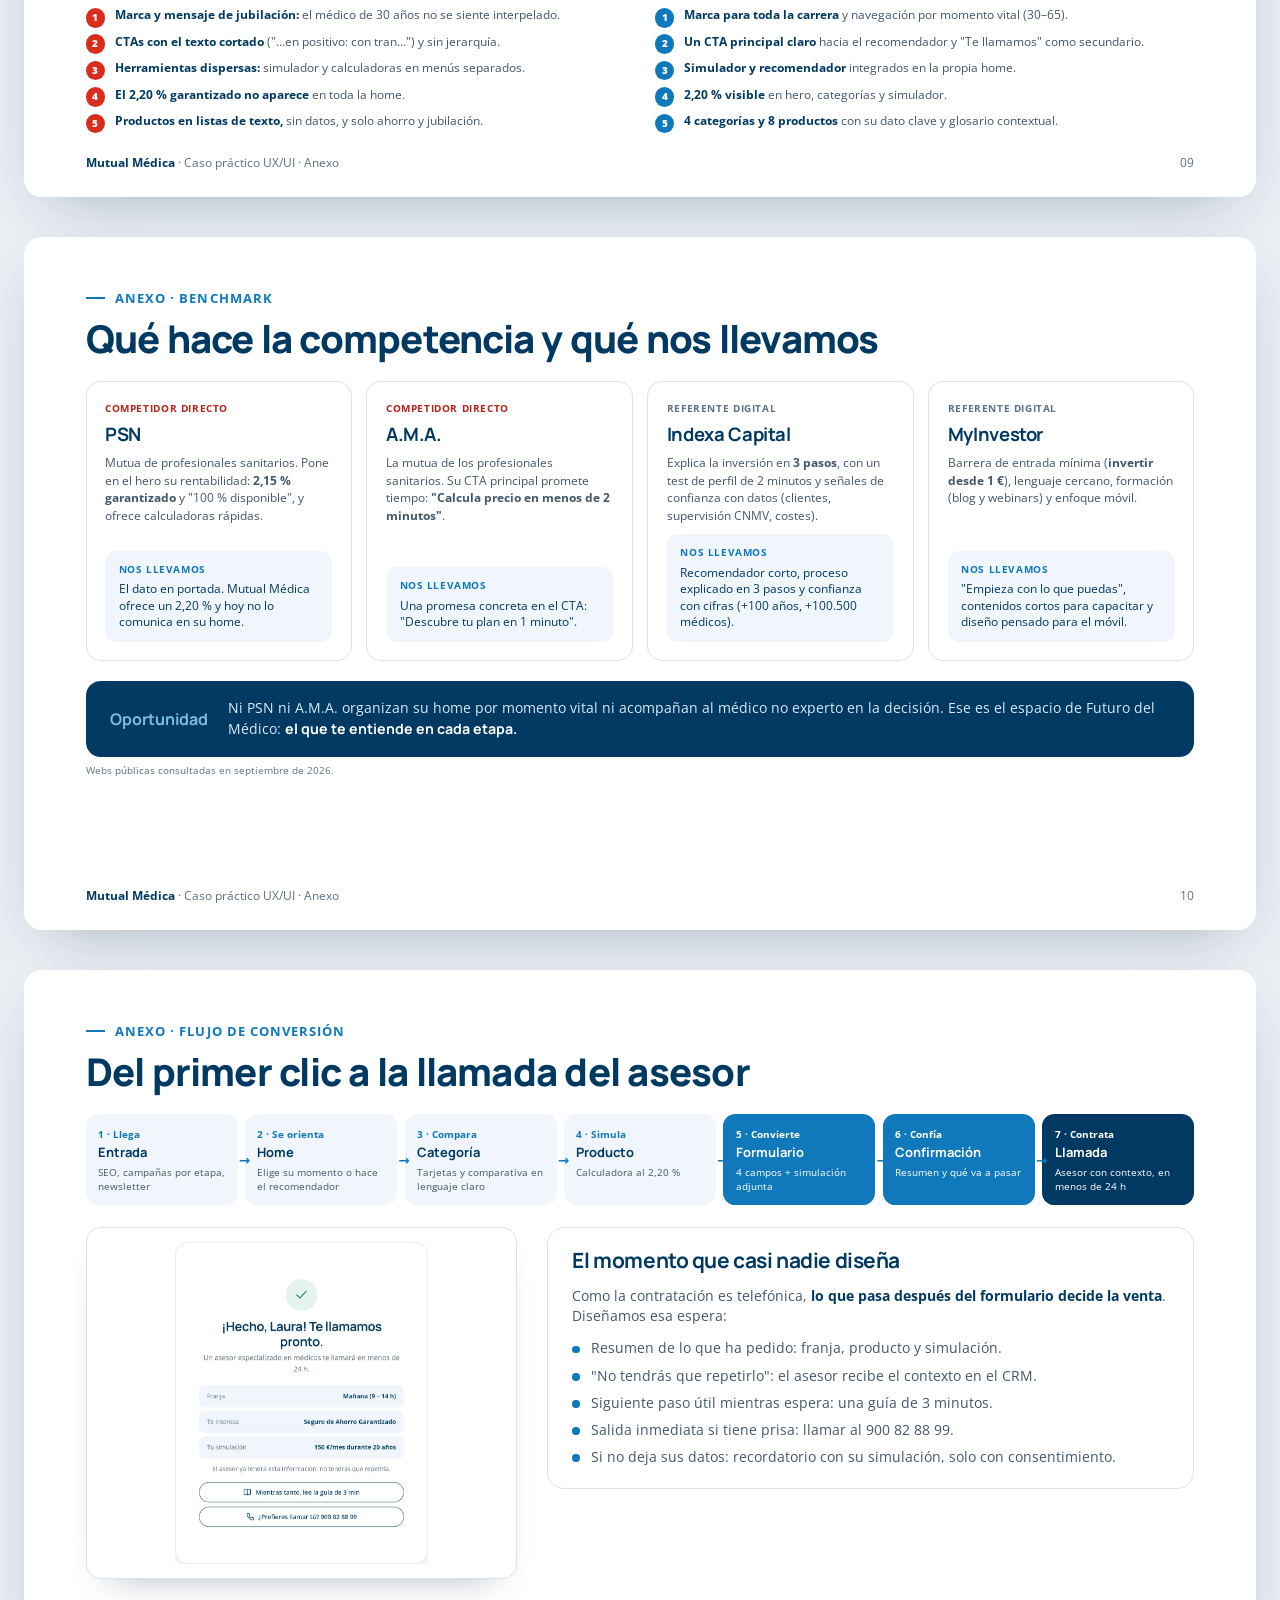
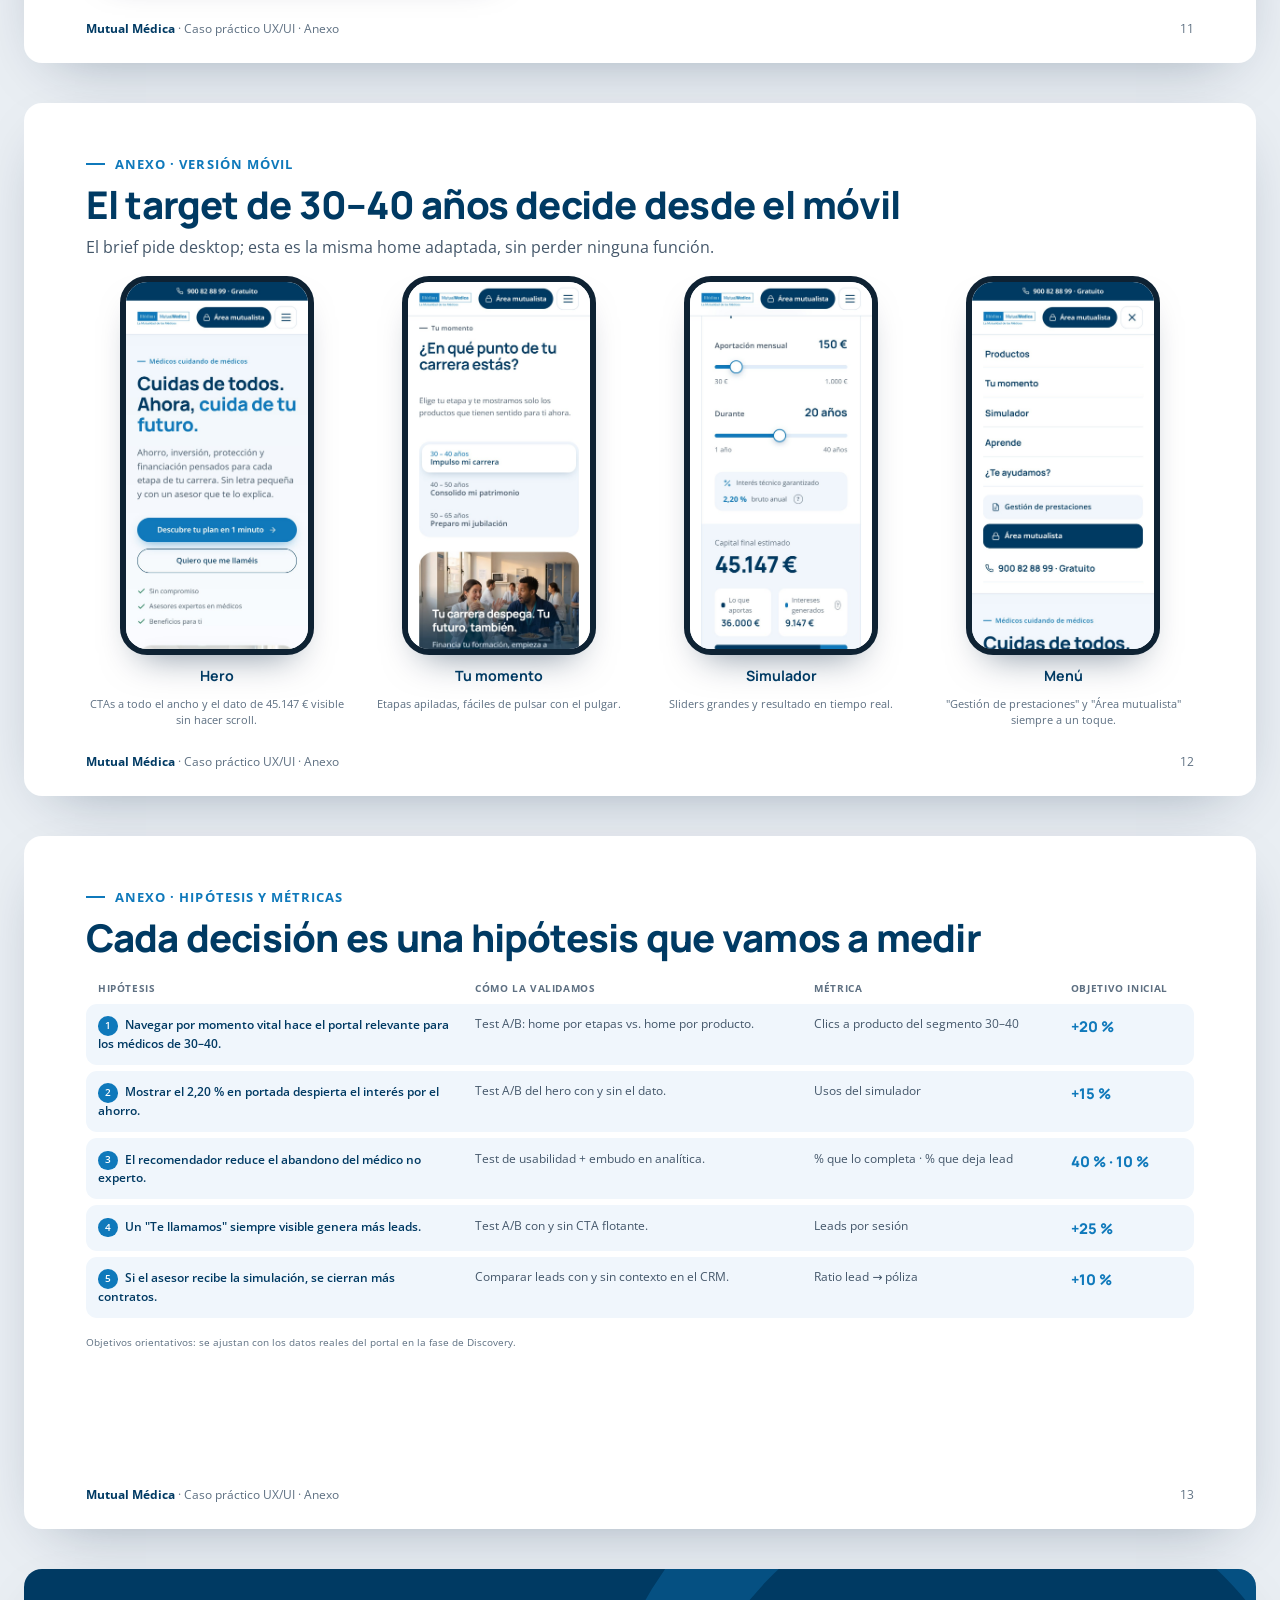
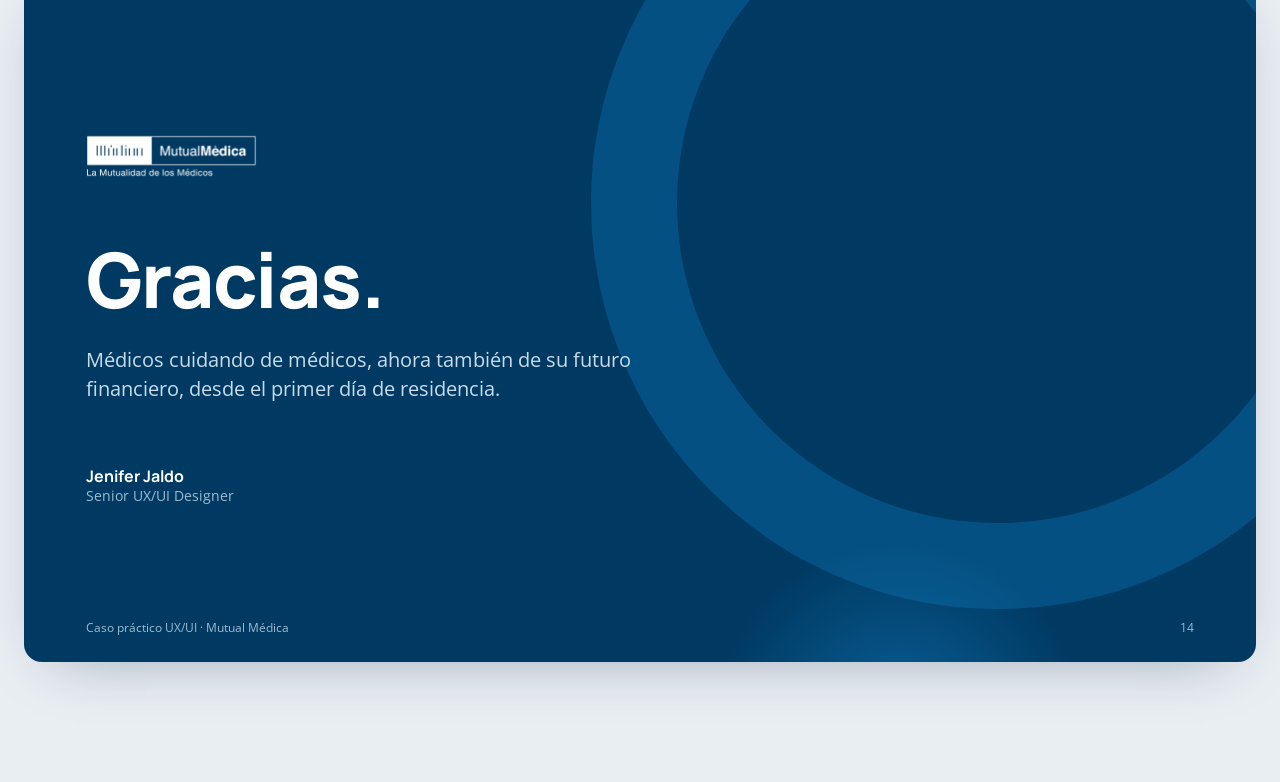
==== commit abfee7a3: "Anexo: antes y después, benchmark, flujo de conversión con confirmación, versión móvil e hipótesis" ====
--- a/index.html
+++ b/index.html
@@ -51,7 +51,7 @@
 .cover .foot{color:#9DBBD3}
 
 /* índice */
-.toc{display:grid;grid-template-columns:repeat(4,1fr);gap:1.6cqw;margin-top:auto;margin-bottom:3cqw}
+.toc{display:grid;grid-template-columns:repeat(5,1fr);gap:1.6cqw;margin-top:auto;margin-bottom:3cqw}
 .toc a{border:1px solid var(--line);border-radius:1.4cqw;padding:2cqw;display:flex;flex-direction:column;gap:.8cqw;transition:border-color .2s,transform .2s}
 .toc a:hover{border-color:var(--accent);transform:translateY(-.3cqw)}
 .toc .n{font-family:var(--head);font-size:3.4cqw;font-weight:800;color:var(--accent);line-height:1}
@@ -158,6 +158,60 @@
 .swatches span{display:flex;flex-direction:column;gap:.3cqw;font-size:.8cqw;color:var(--ink-3)}
 .swatches span::before{content:"";width:3.4cqw;height:2.2cqw;border-radius:.5cqw;background:var(--c);border:1px solid var(--line)}
 
+/* ── Anexo ── */
+.ba{display:grid;grid-template-columns:1fr 1fr;gap:2.4cqw;margin-top:1.8cqw;flex:1;min-height:0}
+.ba .col{display:flex;flex-direction:column;gap:1.1cqw;min-height:0}
+.ba .lbl{display:inline-flex;align-self:flex-start;font-size:.95cqw;font-weight:700;letter-spacing:.08em;text-transform:uppercase;padding:.35cqw .9cqw;border-radius:999px}
+.ba .lbl.a{background:#FDECEA;color:#B42318}.ba .lbl.d{background:var(--sky);color:var(--accent)}
+.ba .shot{position:relative;border-radius:1cqw;overflow:hidden;border:1px solid var(--line);aspect-ratio:1440/820}
+.ba .shot img{width:100%;height:100%;object-fit:cover;object-position:top}
+.mk{position:absolute;width:2cqw;height:2cqw;border-radius:50%;background:#D92D20;color:#fff;font-weight:800;font-size:1cqw;display:grid;place-items:center;box-shadow:0 0 0 .35cqw rgba(217,45,32,.25)}
+.mk.d{background:var(--accent);box-shadow:0 0 0 .35cqw rgba(15,121,187,.25)}
+.ba ol{list-style:none;display:grid;gap:.5cqw;counter-reset:n}
+.ba li{counter-increment:n;display:flex;gap:.8cqw;font-size:.98cqw;line-height:1.4;color:var(--ink-2)}
+.ba li::before{content:counter(n);flex:none;width:1.6cqw;height:1.6cqw;border-radius:50%;display:grid;place-items:center;font-size:.8cqw;font-weight:800;color:#fff;background:#D92D20;margin-top:.05cqw}
+.ba .col.after li::before{background:var(--accent)}
+.ba li b{color:var(--navy)}
+
+.bench{display:grid;grid-template-columns:repeat(4,1fr);gap:1.2cqw;margin-top:1.8cqw}
+.bc{border:1px solid var(--line);border-radius:1.2cqw;padding:1.5cqw;display:flex;flex-direction:column;gap:.8cqw}
+.bc .type{font-size:.82cqw;font-weight:700;letter-spacing:.06em;text-transform:uppercase;color:var(--ink-3)}
+.bc.direct .type{color:#B42318}
+.bc h4{font-size:1.5cqw}
+.bc .good{font-size:.98cqw;line-height:1.45;color:var(--ink-2)}
+.bc .take{margin-top:auto;background:var(--sky);border-radius:.9cqw;padding:1cqw 1.1cqw;font-size:.95cqw;line-height:1.4;color:var(--navy)}
+.bc .take b{display:block;font-size:.8cqw;letter-spacing:.06em;text-transform:uppercase;color:var(--accent);margin-bottom:.3cqw}
+.insight{margin-top:1.6cqw;margin-bottom:3cqw;background:var(--navy);color:#fff;border-radius:1.2cqw;padding:1.4cqw 2cqw;display:flex;gap:1.6cqw;align-items:center}
+.insight b{font-family:var(--head);font-size:1.3cqw;color:#7FBCE4;flex:none}
+.insight p{font-size:1.15cqw;line-height:1.45;color:#DCE9F4}
+.src{font-size:.78cqw;color:var(--ink-3);margin-top:.6cqw}
+
+.flow{display:grid;grid-template-columns:repeat(7,1fr);gap:.6cqw;margin-top:1.8cqw}
+.flow div{background:var(--sky);border-radius:1cqw;padding:1cqw;position:relative}
+.flow div:not(:last-child)::after{content:"→";position:absolute;right:-.55cqw;top:50%;transform:translate(50%,-50%);font-size:1.1cqw;color:var(--accent);font-weight:800;z-index:1}
+.flow b{display:block;font-family:var(--head);font-size:1.05cqw;color:var(--navy)}
+.flow span{display:block;font-size:.8cqw;font-weight:700;color:var(--accent);margin-bottom:.2cqw}
+.flow p{font-size:.85cqw;color:var(--ink-2);line-height:1.35;margin-top:.3cqw}
+.flow .hl{background:var(--accent)}.flow .hl b,.flow .hl p,.flow .hl span{color:#fff}
+.flow .nv{background:var(--navy)}.flow .nv b,.flow .nv p,.flow .nv span{color:#fff}
+.conf{display:grid;grid-template-columns:.8fr 1.2fr;gap:2.4cqw;margin-top:1.8cqw;flex:1;min-height:0;margin-bottom:2.6cqw}
+.conf .frame{border-radius:1.2cqw;overflow:hidden;border:1px solid var(--line);box-shadow:0 1.5cqw 3cqw -2cqw rgba(0,30,60,.4)}
+.conf .frame{background:#fff;position:relative;min-height:0}.conf .frame img{position:absolute;inset:4%;width:92%;height:92%;object-fit:contain}
+
+.phones{display:grid;grid-template-columns:repeat(4,1fr);gap:1.6cqw;margin-top:1.4cqw;align-items:start}
+.ph-f{display:flex;flex-direction:column;gap:.9cqw;align-items:center}
+.ph-f .dev{width:74%;aspect-ratio:390/760;border-radius:2.2cqw;border:.55cqw solid #0E2233;overflow:hidden;background:#fff;box-shadow:0 1.6cqw 3cqw -1.6cqw rgba(0,30,60,.5)}
+.ph-f .dev img{width:100%;height:100%;object-fit:cover;object-position:top}
+.ph-f b{font-family:var(--head);font-size:1.15cqw;color:var(--navy);text-align:center}
+.ph-f p{font-size:.92cqw;color:var(--ink-3);text-align:center;line-height:1.4}
+
+.hyp{width:100%;border-collapse:separate;border-spacing:0 .5cqw;margin-top:1.4cqw}
+.hyp th{font-size:.85cqw;text-transform:uppercase;letter-spacing:.06em;color:var(--ink-3);text-align:left;padding:0 1cqw .2cqw}
+.hyp td{background:var(--sky);padding:1cqw;font-size:.98cqw;line-height:1.4;color:var(--ink-2);vertical-align:top}
+.hyp td:first-child{border-radius:.9cqw 0 0 .9cqw;color:var(--navy);font-weight:600;width:34%}
+.hyp td:last-child{border-radius:0 .9cqw .9cqw 0;font-family:var(--head);font-weight:800;color:var(--accent);font-size:1.2cqw;white-space:nowrap}
+.hyp td i{font-style:normal;display:inline-grid;place-items:center;width:1.6cqw;height:1.6cqw;border-radius:50%;background:var(--accent);color:#fff;font-size:.8cqw;margin-right:.6cqw}
+
 @media (max-width:700px){.dock{font-size:12px}.dock a{padding:6px 9px}.deck{padding:16px 8px 90px;gap:16px}}
 @media print{
   @page{size:1400px 787.5px;margin:0}
@@ -174,6 +228,7 @@
   <a href="#fases">1 · Fases</a>
   <a href="#wireframes">2 · Wireframes</a>
   <a href="#ui">3 · Diseño UI</a>
+  <a href="#anexo">Anexo</a>
 </nav>
 
 <div class="deck">
@@ -204,6 +259,7 @@
         <a href="#fases"><span class="n">01</span><h4>Fases del proyecto</h4><p>Del research al desarrollo, con los puntos clave de cada fase.</p></a>
         <a href="#wireframes"><span class="n">02</span><h4>Wireframes</h4><p>Home, categoría Ahorro y Seguro de Ahorro Garantizado.</p></a>
         <a href="#ui"><span class="n">03</span><h4>Diseño UI</h4><p>Home con el look&amp;feel evolucionado de la marca.</p></a>
+        <a href="#anexo"><span class="n">+</span><h4>Anexo</h4><p>Antes y después, benchmark, flujo, móvil e hipótesis.</p></a>
       </div>
     </div>
     <div class="foot"><span><b>Mutual Médica</b> · Caso práctico UX/UI</span><span>02</span></div>
@@ -392,6 +448,134 @@
     <div class="foot"><span><b>Mutual Médica</b> · Caso práctico UX/UI</span><span>08</span></div>
   </section>
 
+  <!-- ANEXO 1 · ANTES Y DESPUÉS -->
+  <section class="slide" id="anexo">
+    <div class="s">
+      <p class="kicker">Anexo · Antes y después</p>
+      <h2>Del portal informativo al portal que convierte</h2>
+      <div class="ba">
+        <div class="col">
+          <span class="lbl a">Hoy · jubilaciondelmedico.com</span>
+          <div class="shot"><img src="assets/shots/antes-hero.jpg" alt="Home actual del portal de jubilación del médico">
+            <span class="mk" style="left:4%;top:17%">1</span><span class="mk" style="left:4%;top:56%">2</span><span class="mk" style="left:41%;top:4%">3</span></div>
+          <ol>
+            <li><span><b>Marca y mensaje de jubilación:</b> el médico de 30 años no se siente interpelado.</span></li>
+            <li><span><b>CTAs con el texto cortado</b> ("…en positivo: con tran…") y sin jerarquía.</span></li>
+            <li><span><b>Herramientas dispersas:</b> simulador y calculadoras en menús separados.</span></li>
+            <li><span><b>El 2,20&nbsp;% garantizado no aparece</b> en toda la home.</span></li>
+            <li><span><b>Productos en listas de texto,</b> sin datos, y solo ahorro y jubilación.</span></li>
+          </ol>
+        </div>
+        <div class="col after">
+          <span class="lbl d">Propuesta · Futuro del Médico</span>
+          <div class="shot"><img src="assets/shots/ui-home.jpg" alt="Propuesta de home">
+            <span class="mk d" style="left:3%;top:30%">1</span><span class="mk d" style="left:3%;top:78%">2</span><span class="mk d" style="left:58%;top:62%">3</span><span class="mk d" style="left:88%;top:26%">4</span></div>
+          <ol>
+            <li><span><b>Marca para toda la carrera</b> y navegación por momento vital (30–65).</span></li>
+            <li><span><b>Un CTA principal claro</b> hacia el recomendador y "Te llamamos" como secundario.</span></li>
+            <li><span><b>Simulador y recomendador</b> integrados en la propia home.</span></li>
+            <li><span><b>2,20&nbsp;% visible</b> en hero, categorías y simulador.</span></li>
+            <li><span><b>4 categorías y 8 productos</b> con su dato clave y glosario contextual.</span></li>
+          </ol>
+        </div>
+      </div>
+    </div>
+    <div class="foot"><span><b>Mutual Médica</b> · Caso práctico UX/UI · Anexo</span><span>09</span></div>
+  </section>
+
+  <!-- ANEXO 2 · BENCHMARK -->
+  <section class="slide">
+    <div class="s">
+      <p class="kicker">Anexo · Benchmark</p>
+      <h2>Qué hace la competencia y qué nos llevamos</h2>
+      <div class="bench">
+        <div class="bc direct"><span class="type">Competidor directo</span><h4>PSN</h4>
+          <p class="good">Mutua de profesionales sanitarios. Pone en el hero su rentabilidad: <b>2,15&nbsp;% garantizado</b> y "100&nbsp;% disponible", y ofrece calculadoras rápidas.</p>
+          <p class="take"><b>Nos llevamos</b>El dato en portada. Mutual Médica ofrece un 2,20&nbsp;% y hoy no lo comunica en su home.</p></div>
+        <div class="bc direct"><span class="type">Competidor directo</span><h4>A.M.A.</h4>
+          <p class="good">La mutua de los profesionales sanitarios. Su CTA principal promete tiempo: <b>"Calcula precio en menos de 2 minutos"</b>.</p>
+          <p class="take"><b>Nos llevamos</b>Una promesa concreta en el CTA: "Descubre tu plan en 1 minuto".</p></div>
+        <div class="bc"><span class="type">Referente digital</span><h4>Indexa Capital</h4>
+          <p class="good">Explica la inversión en <b>3 pasos</b>, con un test de perfil de 2 minutos y señales de confianza con datos (clientes, supervisión CNMV, costes).</p>
+          <p class="take"><b>Nos llevamos</b>Recomendador corto, proceso explicado en 3 pasos y confianza con cifras (+100 años, +100.500 médicos).</p></div>
+        <div class="bc"><span class="type">Referente digital</span><h4>MyInvestor</h4>
+          <p class="good">Barrera de entrada mínima (<b>invertir desde 1&nbsp;€</b>), lenguaje cercano, formación (blog y webinars) y enfoque móvil.</p>
+          <p class="take"><b>Nos llevamos</b>"Empieza con lo que puedas", contenidos cortos para capacitar y diseño pensado para el móvil.</p></div>
+      </div>
+      <div class="insight"><b>Oportunidad</b><p>Ni PSN ni A.M.A. organizan su home por momento vital ni acompañan al médico no experto en la decisión. Ese es el espacio de Futuro del Médico: <b style="color:#fff;font-size:inherit">el que te entiende en cada etapa.</b></p></div>
+      <p class="src" style="margin-top:-2.4cqw">Webs públicas consultadas en septiembre de 2026.</p>
+    </div>
+    <div class="foot"><span><b>Mutual Médica</b> · Caso práctico UX/UI · Anexo</span><span>10</span></div>
+  </section>
+
+  <!-- ANEXO 3 · FLUJO DE CONVERSIÓN -->
+  <section class="slide">
+    <div class="s">
+      <p class="kicker">Anexo · Flujo de conversión</p>
+      <h2>Del primer clic a la llamada del asesor</h2>
+      <div class="flow">
+        <div><span>1 · Llega</span><b>Entrada</b><p>SEO, campañas por etapa, newsletter</p></div>
+        <div><span>2 · Se orienta</span><b>Home</b><p>Elige su momento o hace el recomendador</p></div>
+        <div><span>3 · Compara</span><b>Categoría</b><p>Tarjetas y comparativa en lenguaje claro</p></div>
+        <div><span>4 · Simula</span><b>Producto</b><p>Calculadora al 2,20&nbsp;%</p></div>
+        <div class="hl"><span>5 · Convierte</span><b>Formulario</b><p>4 campos + simulación adjunta</p></div>
+        <div class="hl"><span>6 · Confía</span><b>Confirmación</b><p>Resumen y qué va a pasar</p></div>
+        <div class="nv"><span>7 · Contrata</span><b>Llamada</b><p>Asesor con contexto, en menos de 24 h</p></div>
+      </div>
+      <div class="conf">
+        <div class="frame"><img src="assets/shots/confirmacion.jpg" alt="Pantalla de confirmación tras enviar el formulario"></div>
+        <div class="box" style="align-self:start">
+          <h3>El momento que casi nadie diseña</h3>
+          <p style="margin-bottom:1cqw">Como la contratación es telefónica, <b style="color:var(--navy)">lo que pasa después del formulario decide la venta</b>. Diseñamos esa espera:</p>
+          <ul>
+            <li>Resumen de lo que ha pedido: franja, producto y simulación.</li>
+            <li>"No tendrás que repetirlo": el asesor recibe el contexto en el CRM.</li>
+            <li>Siguiente paso útil mientras espera: una guía de 3 minutos.</li>
+            <li>Salida inmediata si tiene prisa: llamar al 900 82 88 99.</li>
+            <li>Si no deja sus datos: recordatorio con su simulación, solo con consentimiento.</li>
+          </ul>
+        </div>
+      </div>
+    </div>
+    <div class="foot"><span><b>Mutual Médica</b> · Caso práctico UX/UI · Anexo</span><span>11</span></div>
+  </section>
+
+  <!-- ANEXO 4 · MÓVIL -->
+  <section class="slide">
+    <div class="s">
+      <p class="kicker">Anexo · Versión móvil</p>
+      <h2>El target de 30–40 años decide desde el móvil</h2>
+      <p class="sub">El brief pide desktop; esta es la misma home adaptada, sin perder ninguna función.</p>
+      <div class="phones">
+        <div class="ph-f"><div class="dev"><img src="assets/shots/m-hero.jpg" alt="Home móvil: hero"></div><b>Hero</b><p>CTAs a todo el ancho y el dato de 45.147&nbsp;€ visible sin hacer scroll.</p></div>
+        <div class="ph-f"><div class="dev"><img src="assets/shots/m-momento.jpg" alt="Home móvil: tu momento"></div><b>Tu momento</b><p>Etapas apiladas, fáciles de pulsar con el pulgar.</p></div>
+        <div class="ph-f"><div class="dev"><img src="assets/shots/m-simulador.jpg" alt="Home móvil: simulador"></div><b>Simulador</b><p>Sliders grandes y resultado en tiempo real.</p></div>
+        <div class="ph-f"><div class="dev"><img src="assets/shots/m-menu.jpg" alt="Home móvil: menú"></div><b>Menú</b><p>"Gestión de prestaciones" y "Área mutualista" siempre a un toque.</p></div>
+      </div>
+    </div>
+    <div class="foot"><span><b>Mutual Médica</b> · Caso práctico UX/UI · Anexo</span><span>12</span></div>
+  </section>
+
+  <!-- ANEXO 5 · HIPÓTESIS -->
+  <section class="slide">
+    <div class="s">
+      <p class="kicker">Anexo · Hipótesis y métricas</p>
+      <h2>Cada decisión es una hipótesis que vamos a medir</h2>
+      <table class="hyp">
+        <thead><tr><th>Hipótesis</th><th>Cómo la validamos</th><th>Métrica</th><th>Objetivo inicial</th></tr></thead>
+        <tbody>
+          <tr><td><i>1</i>Navegar por momento vital hace el portal relevante para los médicos de 30–40.</td><td>Test A/B: home por etapas vs. home por producto.</td><td>Clics a producto del segmento 30–40</td><td>+20&nbsp;%</td></tr>
+          <tr><td><i>2</i>Mostrar el 2,20&nbsp;% en portada despierta el interés por el ahorro.</td><td>Test A/B del hero con y sin el dato.</td><td>Usos del simulador</td><td>+15&nbsp;%</td></tr>
+          <tr><td><i>3</i>El recomendador reduce el abandono del médico no experto.</td><td>Test de usabilidad + embudo en analítica.</td><td>% que lo completa · % que deja lead</td><td>40&nbsp;% · 10&nbsp;%</td></tr>
+          <tr><td><i>4</i>Un "Te llamamos" siempre visible genera más leads.</td><td>Test A/B con y sin CTA flotante.</td><td>Leads por sesión</td><td>+25&nbsp;%</td></tr>
+          <tr><td><i>5</i>Si el asesor recibe la simulación, se cierran más contratos.</td><td>Comparar leads con y sin contexto en el CRM.</td><td>Ratio lead → póliza</td><td>+10&nbsp;%</td></tr>
+        </tbody>
+      </table>
+      <p class="src" style="margin-top:1cqw">Objetivos orientativos: se ajustan con los datos reales del portal en la fase de Discovery.</p>
+    </div>
+    <div class="foot"><span><b>Mutual Médica</b> · Caso práctico UX/UI · Anexo</span><span>13</span></div>
+  </section>
+
   <!-- CIERRE -->
   <section class="slide cover">
     <div class="s">
@@ -402,7 +586,7 @@
         <div><b>Jenifer Jaldo</b>Senior UX/UI Designer</div>
       </div>
     </div>
-    <div class="foot"><span>Caso práctico UX/UI · Mutual Médica</span><span>09</span></div>
+    <div class="foot"><span>Caso práctico UX/UI · Mutual Médica</span><span>14</span></div>
   </section>
 </div>
 
